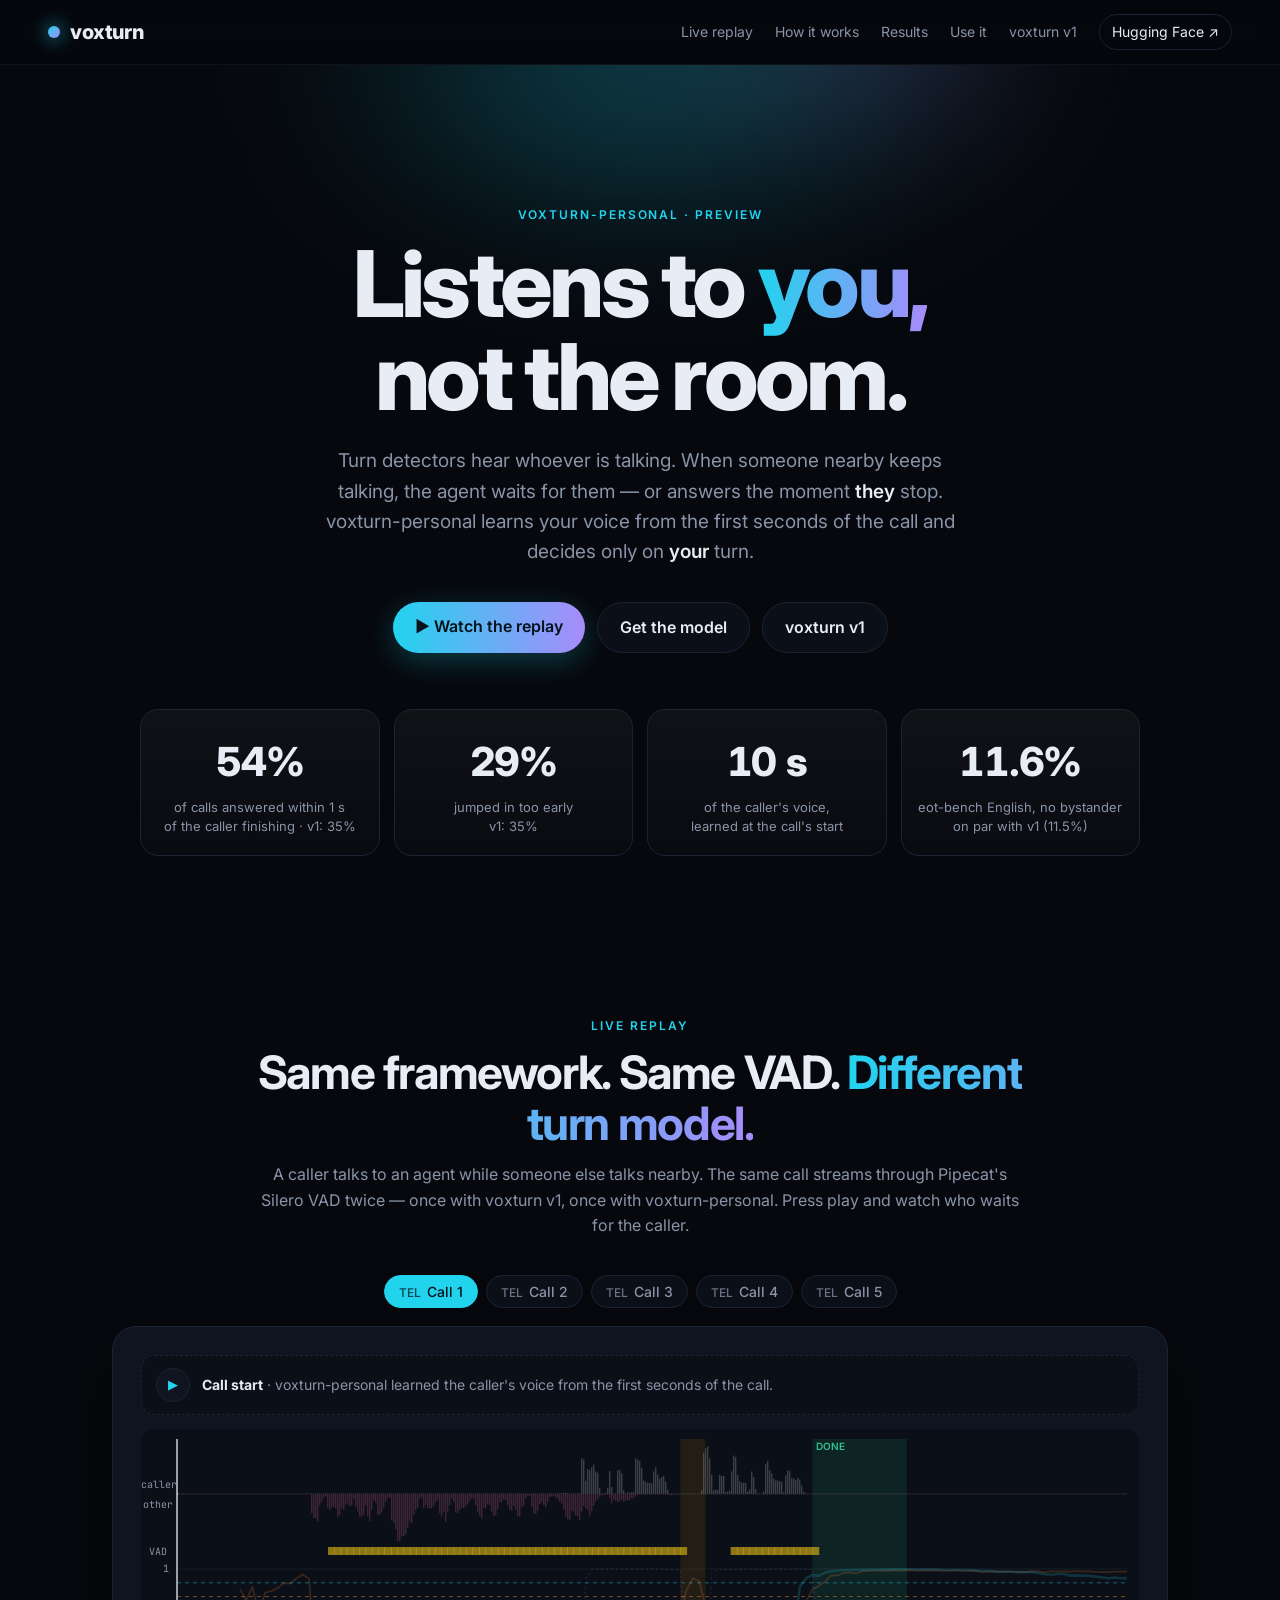
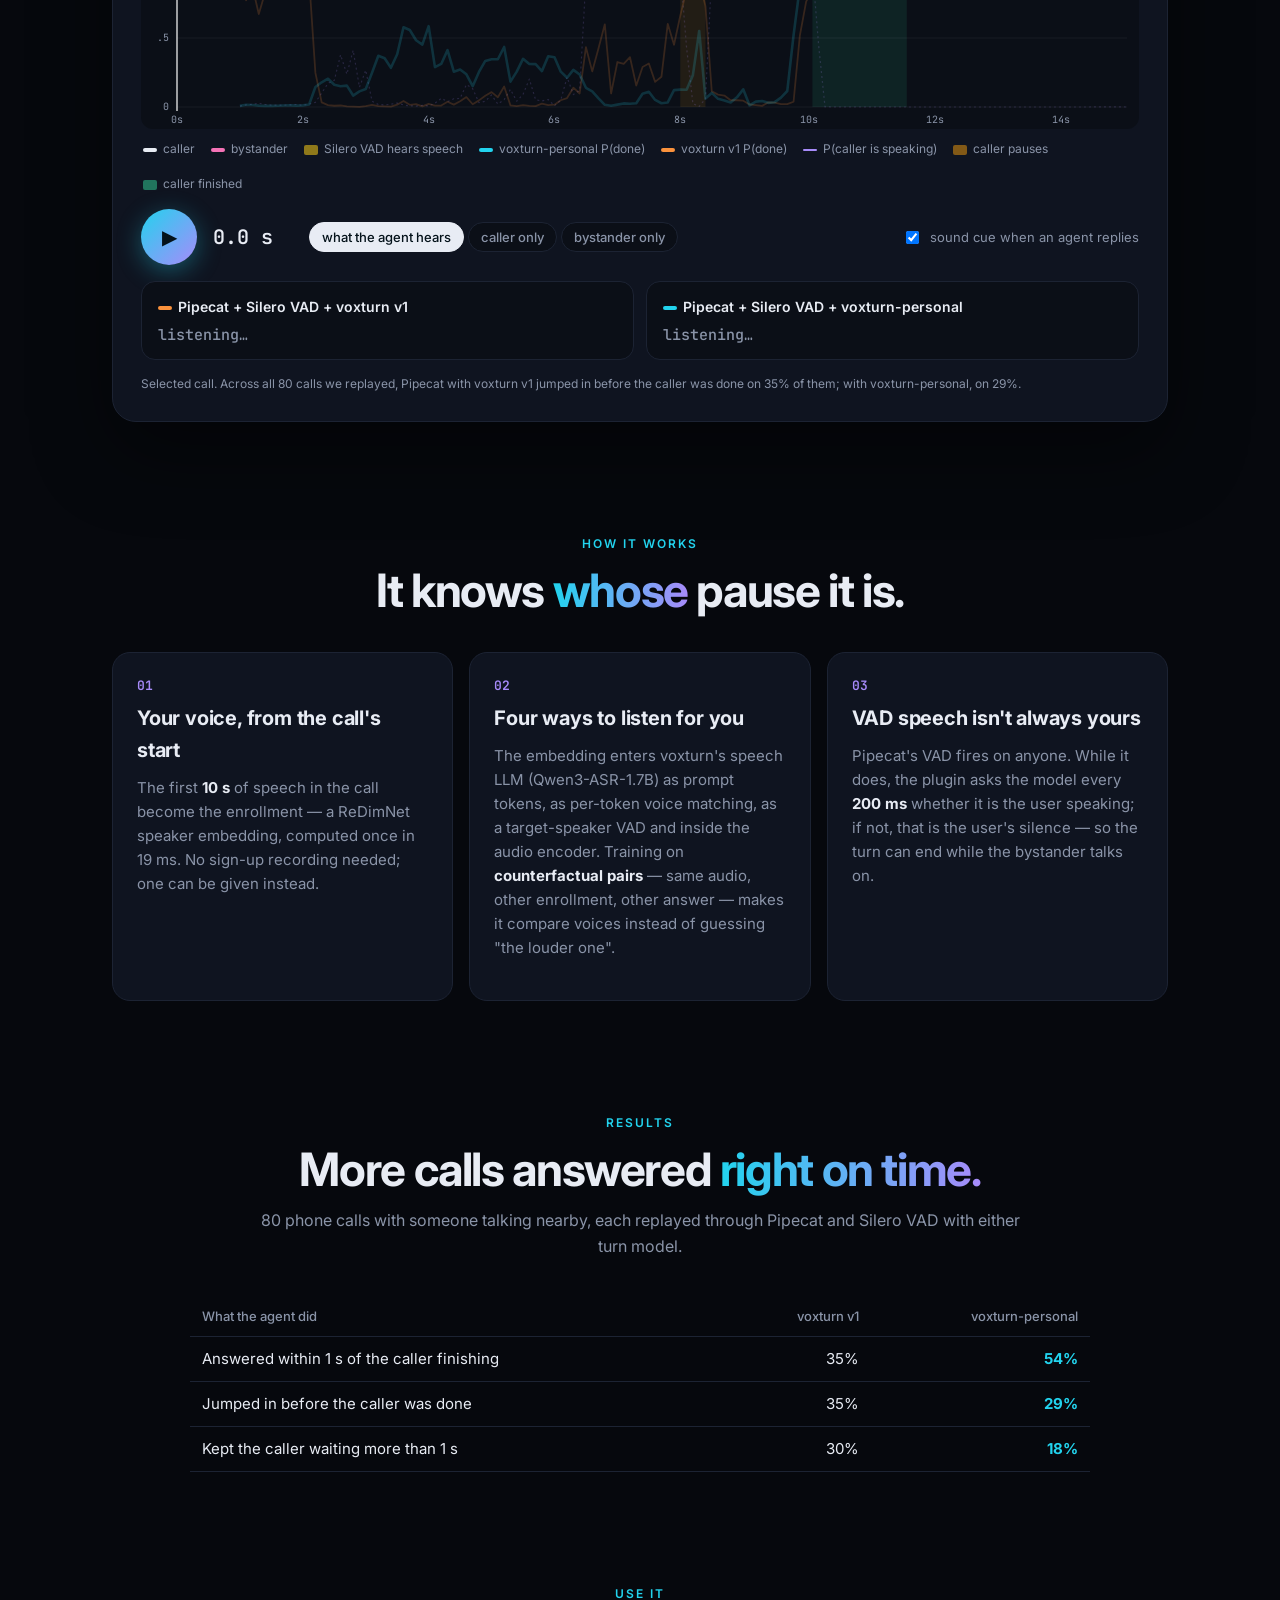
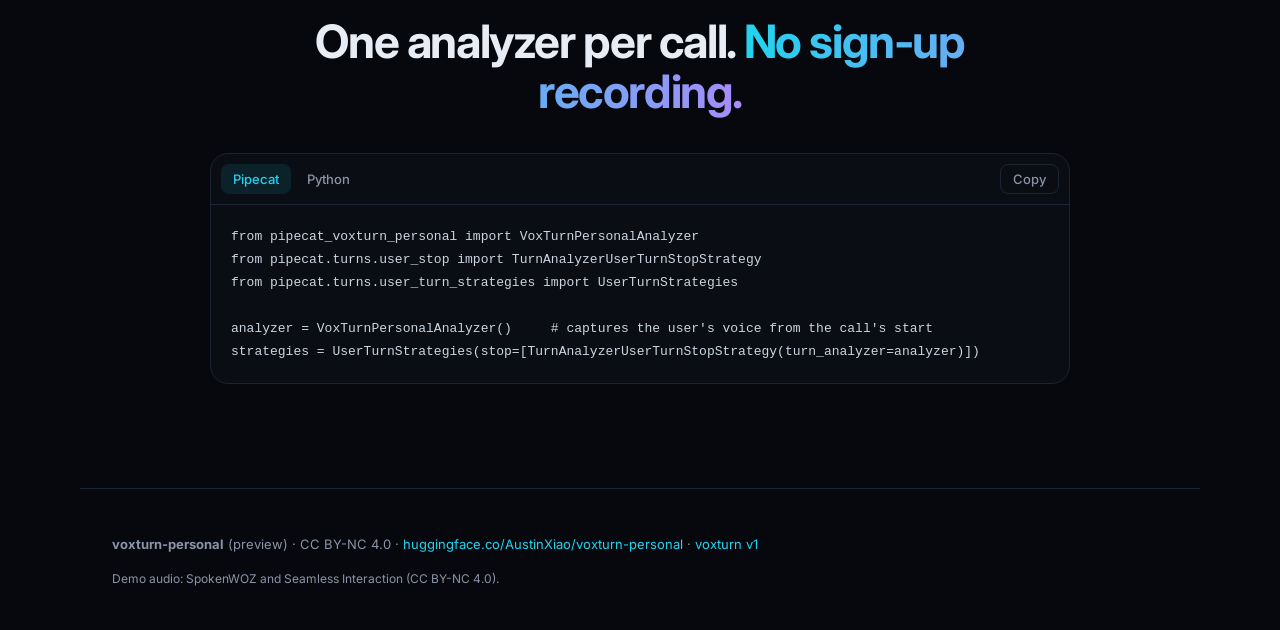
==== personal/index.html @ 1492966d "voxturn-personal live replay page (preview) personal/: Pipecat + Silero VAD replay of phone calls wi" ====
<!doctype html>
<html lang="en">
<head>
<meta charset="utf-8">
<meta name="viewport" content="width=device-width, initial-scale=1">
<title>voxturn-personal — listens to you, not the room</title>
<meta name="description" content="voxturn-personal: turn detection that follows your voice, not the room. Live replay in Pipecat against voxturn v1.">
<meta property="og:title" content="voxturn-personal — listens to you, not the room">
<meta property="og:description" content="Same framework, same VAD, different turn model: voxturn-personal waits for the user, not for the people around them.">
<link rel="preconnect" href="https://fonts.googleapis.com">
<link rel="preconnect" href="https://fonts.gstatic.com" crossorigin>
<link href="https://fonts.googleapis.com/css2?family=Inter:wght@400;500;600;700;800&family=JetBrains+Mono:wght@400;600&display=swap" rel="stylesheet">
<link rel="icon" href="data:image/svg+xml,%3Csvg xmlns=%22http://www.w3.org/2000/svg%22 viewBox=%220 0 32 32%22%3E%3Cdefs%3E%3ClinearGradient id=%22g%22 x2=%221%22 y2=%221%22%3E%3Cstop stop-color=%22%2322d3ee%22/%3E%3Cstop offset=%221%22 stop-color=%22%23a78bfa%22/%3E%3C/linearGradient%3E%3C/defs%3E%3Ccircle cx=%2216%22 cy=%2216%22 r=%2212%22 fill=%22url(%23g)%22/%3E%3C/svg%3E">
<link rel="stylesheet" href="../style.css?v=20261015">
<link rel="stylesheet" href="personal.css?v=20261028">
</head>
<body>
<header class="nav">
  <a class="brand" href="../"><span class="dot"></span>voxturn</a>
  <nav>
    <a href="#demo">Live replay</a><a href="#how">How it works</a><a href="#results">Results</a><a href="#use">Use it</a>
    <a href="../">voxturn v1</a>
    <a class="pill" href="https://huggingface.co/AustinXiao/voxturn-personal" target="_blank" rel="noopener">Hugging Face ↗</a>
  </nav>
</header>

<main id="top">
<section class="hero">
  <div class="glow"></div>
  <p class="eyebrow">voxturn-personal · preview</p>
  <h1>Listens to <span class="grad">you,</span><br>not the room.</h1>
  <p class="lede">Turn detectors hear whoever is talking. When someone nearby keeps talking, the agent waits for
    them — or answers the moment <em>they</em> stop. voxturn-personal learns your voice from the first seconds of the
    call and decides only on <em>your</em> turn.</p>
  <div class="cta">
    <a class="btn primary" href="#demo">▶ Watch the replay</a>
    <a class="btn" href="https://huggingface.co/AustinXiao/voxturn-personal" target="_blank" rel="noopener">Get the model</a>
    <a class="btn" href="../">voxturn v1</a>
  </div>
  <div class="stats">
    <div class="stat"><b>54%</b><span>of calls answered within 1&nbsp;s<br>of the caller finishing · v1: 35%</span></div>
    <div class="stat"><b>29%</b><span>jumped in too early<br>v1: 35%</span></div>
    <div class="stat"><b>10 s</b><span>of the caller's voice,<br>learned at the call's start</span></div>
    <div class="stat"><b>11.6%</b><span>eot-bench English, no bystander<br>on par with v1 (11.5%)</span></div>
  </div>
</section>

<section id="demo" class="section">
  <div class="section-head">
    <p class="eyebrow">Live replay</p>
    <h2>Same framework. Same VAD. <span class="grad">Different turn model.</span></h2>
    <p class="sub">A caller talks to an agent while someone else talks nearby. The same call streams through Pipecat's
      Silero VAD twice — once with voxturn v1, once with voxturn-personal. Press play and watch who waits for the caller.</p>
  </div>

  <div class="chips" id="chips"></div>

  <div class="player">
    <div class="enroll" id="enroll">
      <button class="mini" id="playOpening" aria-label="Play the call start">▶</button>
      <div><b>Call start</b> <span id="enrollText"></span></div>
    </div>

    <div class="timeline-wrap">
      <canvas id="timeline" aria-label="User and bystander waveforms, VAD, pauses and end-of-turn probabilities over time"></canvas>
      <div class="legend">
        <span><i class="sw user"></i>caller</span>
        <span><i class="sw bys"></i>bystander</span>
        <span><i class="sw vad"></i>Silero VAD hears speech</span>
        <span><i class="sw vox"></i>voxturn-personal P(done)</span>
        <span><i class="sw st"></i>voxturn v1 P(done)</span>
        <span><i class="sw pu"></i>P(caller is speaking)</span>
        <span><i class="sw hold"></i>caller pauses</span>
        <span><i class="sw end"></i>caller finished</span>
      </div>
    </div>

    <div class="controls">
      <button id="play" class="play" aria-label="Play">▶</button>
      <div class="time"><span id="tnow">0.0</span> s</div>
      <div class="tracks" role="radiogroup" aria-label="What to listen to">
        <button class="track on" data-track="mix">what the agent hears</button>
        <button class="track" data-track="user">caller only</button>
        <button class="track" data-track="bystander">bystander only</button>
      </div>
      <label class="toggle"><input type="checkbox" id="cues" checked> sound cue when an agent replies</label>
    </div>

    <div class="lanes">
      <div class="lane" id="laneV1">
        <div class="lane-name"><i class="sw st"></i>Pipecat + Silero VAD + voxturn v1</div>
        <div class="lane-status" id="statusV1">listening…</div>
      </div>
      <div class="lane" id="lanePE">
        <div class="lane-name"><i class="sw vox"></i>Pipecat + Silero VAD + voxturn-personal</div>
        <div class="lane-status" id="statusPE">listening…</div>
      </div>
    </div>
    <p class="fine" id="scanNote"></p>
  </div>
</section>

<section id="how" class="section">
  <div class="section-head">
    <p class="eyebrow">How it works</p>
    <h2>It knows <span class="grad">whose</span> pause it is.</h2>
  </div>
  <div class="cards">
    <div class="card">
      <div class="card-num">01</div>
      <h3>Your voice, from the call's start</h3>
      <p>The first <b>10&nbsp;s</b> of speech in the call become the enrollment — a ReDimNet speaker embedding, computed
        once in 19&nbsp;ms. No sign-up recording needed; one can be given instead.</p>
    </div>
    <div class="card">
      <div class="card-num">02</div>
      <h3>Four ways to listen for you</h3>
      <p>The embedding enters voxturn's speech LLM (Qwen3-ASR-1.7B) as prompt tokens, as per-token voice matching, as a
        target-speaker VAD and inside the audio encoder. Training on <b>counterfactual pairs</b> — same audio, other
        enrollment, other answer — makes it compare voices instead of guessing "the louder one".</p>
    </div>
    <div class="card">
      <div class="card-num">03</div>
      <h3>VAD speech isn't always yours</h3>
      <p>Pipecat's VAD fires on anyone. While it does, the plugin asks the model every <b>200&nbsp;ms</b> whether it is
        the user speaking; if not, that is the user's silence — so the turn can end while the bystander talks on.</p>
    </div>
  </div>
</section>

<section id="results" class="section">
  <div class="section-head">
    <p class="eyebrow">Results</p>
    <h2>More calls answered <span class="grad">right on time.</span></h2>
    <p class="sub">80 phone calls with someone talking nearby, each replayed through Pipecat and Silero VAD with
      either turn model.</p>
  </div>
  <div class="rtable">
    <table>
      <thead><tr><th>What the agent did</th><th>voxturn v1</th><th>voxturn-personal</th></tr></thead>
      <tbody>
        <tr><td>Answered within 1 s of the caller finishing</td><td>35%</td><td><b>54%</b></td></tr>
        <tr><td>Jumped in before the caller was done</td><td>35%</td><td><b>29%</b></td></tr>
        <tr><td>Kept the caller waiting more than 1 s</td><td>30%</td><td><b>18%</b></td></tr>
      </tbody>
    </table>
  </div>
</section>

<section id="use" class="section">
  <div class="section-head">
    <p class="eyebrow">Use it</p>
    <h2>One analyzer per call. <span class="grad">No sign-up recording.</span></h2>
  </div>
  <div class="code">
    <div class="tabs" role="tablist">
      <button class="tab on" data-tab="pipecat">Pipecat</button><button class="tab" data-tab="py">Python</button>
      <button class="copy" id="copy">Copy</button>
    </div>
<pre data-tab="pipecat" class="on"><code>from pipecat_voxturn_personal import VoxTurnPersonalAnalyzer
from pipecat.turns.user_stop import TurnAnalyzerUserTurnStopStrategy
from pipecat.turns.user_turn_strategies import UserTurnStrategies

analyzer = VoxTurnPersonalAnalyzer()     # captures the user's voice from the call's start
strategies = UserTurnStrategies(stop=[TurnAnalyzerUserTurnStopStrategy(turn_analyzer=analyzer)])</code></pre>
<pre data-tab="py"><code>from huggingface_hub import snapshot_download
import sys; path = snapshot_download("AustinXiao/voxturn-personal"); sys.path.insert(0, path)
from voxturn_personal import VoxTurnPersonal

model = VoxTurnPersonal.from_pretrained(path)
enr = model.call_enrollment()                  # once per call
user = enr.add(chunk, is_speech)               # every chunk, with your VAD's speech flag
model.predict(last_8s, user, questions=("eot", "target_active"))</code></pre>
  </div>
</section>
</main>

<footer class="foot">
  <p><b>voxturn-personal</b> (preview) · CC BY-NC 4.0 ·
    <a href="https://huggingface.co/AustinXiao/voxturn-personal" target="_blank" rel="noopener">huggingface.co/AustinXiao/voxturn-personal</a> ·
    <a href="../">voxturn v1</a></p>
  <p class="fine">Demo audio: SpokenWOZ and Seamless Interaction (CC BY-NC 4.0).</p>
</footer>
<script src="personal.js?v=20261028"></script>
</body>
</html>
---- style.css ----
:root {
  --bg: #06080d; --bg2: #0b0f17; --card: #0f1420; --line: #1c2333; --text: #e8ecf4; --muted: #8a94a8;
  --vox: #22d3ee; --vox2: #a78bfa; --st: #fb923c; --bad: #f87171; --good: #34d399; --hold: #f59e0b;
  --radius: 18px;
  --mono: "JetBrains Mono", ui-monospace, SFMono-Regular, Menlo, monospace;
}
* { box-sizing: border-box; }
html { scroll-behavior: smooth; }
body {
  margin: 0; background: var(--bg); color: var(--text);
  font: 16px/1.6 Inter, system-ui, -apple-system, "Segoe UI", sans-serif; -webkit-font-smoothing: antialiased;
}
a { color: var(--vox); text-decoration: none; }
a:hover { text-decoration: underline; }
.grad { background: linear-gradient(90deg, var(--vox), var(--vox2)); -webkit-background-clip: text; background-clip: text; color: transparent; }
.eyebrow { text-transform: uppercase; letter-spacing: .16em; font-size: 12px; color: var(--vox); font-weight: 600; margin: 0 0 12px; }
small { color: var(--muted); font-weight: 400; }

.nav {
  position: sticky; top: 0; z-index: 10; display: flex; justify-content: space-between; align-items: center;
  padding: 14px clamp(16px, 4vw, 48px); background: rgba(6, 8, 13, .72); backdrop-filter: blur(14px);
  border-bottom: 1px solid rgba(255, 255, 255, .05);
}
.brand { font-weight: 800; font-size: 20px; color: var(--text); letter-spacing: -.02em; display: flex; align-items: center; gap: 10px; }
.brand:hover { text-decoration: none; }
.brand .dot { width: 12px; height: 12px; border-radius: 50%; background: linear-gradient(135deg, var(--vox), var(--vox2)); box-shadow: 0 0 18px var(--vox); }
.nav nav { display: flex; gap: 22px; align-items: center; font-size: 14px; }
.nav nav a { color: var(--muted); }
.nav nav a:hover { color: var(--text); text-decoration: none; }
.nav .pill { color: var(--text); border: 1px solid var(--line); padding: 6px 12px; border-radius: 999px; }

.hero { position: relative; text-align: center; padding: clamp(64px, 12vw, 140px) 16px 72px; overflow: hidden; }
.hero .glow {
  position: absolute; inset: -30% 10% auto; height: 520px; pointer-events: none; filter: blur(80px); opacity: .35;
  background: radial-gradient(closest-side, var(--vox), transparent 70%), radial-gradient(closest-side at 70% 40%, var(--vox2), transparent 70%);
}
.hero h1 { position: relative; font-size: clamp(44px, 8vw, 92px); line-height: 1.02; letter-spacing: -.04em; margin: 0 0 22px; font-weight: 800; }
.lede { position: relative; max-width: 660px; margin: 0 auto; color: var(--muted); font-size: clamp(16px, 2vw, 19px); }
.lede em { color: var(--text); font-style: normal; font-weight: 600; }
.cta { position: relative; display: flex; gap: 12px; justify-content: center; margin: 34px 0 56px; flex-wrap: wrap; }
.btn { padding: 12px 22px; border-radius: 999px; border: 1px solid var(--line); color: var(--text); font-weight: 600; background: var(--bg2); transition: transform .15s, box-shadow .15s; }
.btn:hover { text-decoration: none; transform: translateY(-1px); }
.btn.primary { background: linear-gradient(90deg, var(--vox), var(--vox2)); color: #04121a; border: 0; box-shadow: 0 8px 30px rgba(34, 211, 238, .25); }
.stats { position: relative; display: grid; grid-template-columns: repeat(4, 1fr); gap: 14px; max-width: 1000px; margin: 0 auto; }
.stat { background: linear-gradient(180deg, rgba(255,255,255,.04), rgba(255,255,255,.01)); border: 1px solid var(--line); border-radius: var(--radius); padding: 20px 14px; }
.stat b { display: block; font-size: clamp(28px, 4vw, 40px); font-weight: 800; letter-spacing: -.03em; font-variant-numeric: tabular-nums; }
.stat span { display: block; color: var(--muted); font-size: 13px; line-height: 1.4; margin-top: 4px; }

.section { max-width: 1120px; margin: 0 auto; padding: 88px clamp(16px, 4vw, 32px) 24px; }
.section-head { text-align: center; max-width: 780px; margin: 0 auto 36px; }
.section-head h2 { font-size: clamp(28px, 4.4vw, 46px); line-height: 1.1; letter-spacing: -.03em; margin: 0 0 14px; }
.sub { color: var(--muted); margin: 0; }

.film { padding-top: 8px; }
.film video { width: 100%; display: block; border-radius: 24px; border: 1px solid var(--line); box-shadow: 0 30px 80px rgba(0,0,0,.5); background: #000; aspect-ratio: 16 / 9; }
.chips { display: flex; flex-wrap: wrap; gap: 8px; justify-content: center; margin-bottom: 18px; }
.chip { border: 1px solid var(--line); background: var(--bg2); color: var(--muted); padding: 7px 14px; border-radius: 999px; cursor: pointer; font: 500 14px Inter, sans-serif; }
.chip.on { color: #04121a; background: var(--vox); border-color: var(--vox); }
.chip .flag { opacity: .75; margin-right: 6px; font-size: 12px; }

.player { background: var(--card); border: 1px solid var(--line); border-radius: 24px; padding: clamp(16px, 3vw, 28px); box-shadow: 0 30px 80px rgba(0,0,0,.45); }
.convo { display: grid; gap: 10px; margin-bottom: 16px; }
.bubble { border-radius: 14px; padding: 10px 14px; display: flex; gap: 12px; align-items: baseline; }
.bubble .who { font-size: 11px; text-transform: uppercase; letter-spacing: .12em; color: var(--muted); min-width: 44px; }
.bubble.agent { background: rgba(255,255,255,.03); color: var(--muted); font-size: 14px; }
.bubble.user { background: rgba(34, 211, 238, .06); border: 1px solid rgba(34, 211, 238, .18); min-height: 54px; }
.caption { font-size: clamp(17px, 2.2vw, 21px); font-weight: 500; }
.caption .w { color: rgba(232,236,244,.18); transition: color .15s; }
.caption .w.said { color: var(--text); }
.caption .w.now { color: var(--vox); }

.timeline-wrap { position: relative; }
#timeline { width: 100%; height: 240px; display: block; cursor: pointer; border-radius: 12px; background: var(--bg2); }
.legend { display: flex; flex-wrap: wrap; gap: 16px; font-size: 12px; color: var(--muted); margin: 10px 2px 0; }
.sw { display: inline-block; width: 14px; height: 4px; border-radius: 2px; margin-right: 6px; vertical-align: middle; }
.sw.vox { background: var(--vox); } .sw.st { background: var(--st); }
.sw.hold { background: rgba(245, 158, 11, .5); height: 10px; } .sw.end { background: rgba(52, 211, 153, .5); height: 10px; }

.controls { display: flex; align-items: center; gap: 16px; margin: 16px 0; flex-wrap: wrap; }
.play { width: 56px; height: 56px; border-radius: 50%; border: 0; cursor: pointer; font-size: 20px; color: #04121a; background: linear-gradient(135deg, var(--vox), var(--vox2)); box-shadow: 0 6px 24px rgba(34,211,238,.35); }
.time { font: 600 20px var(--mono); min-width: 80px; font-variant-numeric: tabular-nums; }
.toggle { color: var(--muted); font-size: 13px; display: flex; align-items: center; gap: 8px; margin-left: auto; }

.lanes { display: grid; grid-template-columns: 1fr 1fr; gap: 12px; }
.lane { border: 1px solid var(--line); border-radius: 14px; padding: 14px 16px; background: var(--bg2); transition: border-color .2s, box-shadow .2s; }
.lane-name { font-weight: 600; font-size: 14px; margin-bottom: 6px; }
.lane-status { font: 500 15px var(--mono); color: var(--muted); }
.lane.bad { border-color: var(--bad); box-shadow: 0 0 0 1px var(--bad), 0 10px 40px rgba(248,113,113,.18); }
.lane.bad .lane-status { color: var(--bad); }
.lane.good { border-color: var(--good); box-shadow: 0 0 0 1px var(--good), 0 10px 40px rgba(52,211,153,.15); }
.lane.good .lane-status { color: var(--good); }
.lane.flash { animation: flash .5s ease-out; }
@keyframes flash { from { transform: scale(1.025); } to { transform: none; } }

.multi { margin-top: 18px; border-top: 1px solid var(--line); padding-top: 14px; }
.multi-title { margin: 0 0 10px; font-weight: 600; font-size: 14px; }
.qgrid { display: grid; grid-template-columns: repeat(3, 1fr); gap: 12px; }
.q { background: var(--bg2); border-radius: 12px; padding: 10px 12px; }
.q h5 { margin: 0 0 8px; font: 600 12px var(--mono); color: var(--vox); }
.bar { display: grid; grid-template-columns: 92px 1fr 42px; gap: 8px; align-items: center; font-size: 12px; color: var(--muted); margin: 3px 0; }
.bar .track { height: 6px; background: rgba(255,255,255,.06); border-radius: 3px; overflow: hidden; }
.bar .fill { height: 100%; background: linear-gradient(90deg, var(--vox), var(--vox2)); border-radius: 3px; transition: width .12s linear; }
.bar .v { font: 12px var(--mono); text-align: right; color: var(--text); }
.fine { color: var(--muted); font-size: 12px; margin: 14px 0 0; }

.cards { display: grid; grid-template-columns: repeat(3, 1fr); gap: 16px; }
.card { background: var(--card); border: 1px solid var(--line); border-radius: var(--radius); padding: 24px; }
.card-num { font: 600 13px var(--mono); color: var(--vox2); }
.card h3 { margin: 8px 0 10px; font-size: 20px; letter-spacing: -.01em; }
.card p { color: var(--muted); font-size: 15px; margin: 0 0 16px; }
.card p b { color: var(--text); }
.qlist { display: flex; flex-wrap: wrap; gap: 6px; }
.qlist code { font: 12px var(--mono); background: rgba(34,211,238,.08); color: var(--vox); padding: 3px 8px; border-radius: 6px; }
.mask { width: 120px; height: 120px; display: block; }
.mini-curve svg { width: 100%; height: 60px; }
.mini-curve path { fill: none; stroke: url(#mg); stroke: var(--vox); stroke-width: 3; stroke-linecap: round; }

.bench-grid { display: grid; grid-template-columns: 1.25fr 1fr; gap: 16px; }
.panel { background: var(--card); border: 1px solid var(--line); border-radius: var(--radius); padding: 18px; }
.panel h4 { margin: 0 0 10px; font-size: 14px; color: var(--muted); font-weight: 600; }
.chart { width: 100%; height: 320px; display: block; }
.chart text { fill: var(--muted); font: 11px Inter, sans-serif; }
.chart .grid line { stroke: rgba(255,255,255,.06); }
.chart .tip { font: 12px var(--mono); fill: var(--text); }
.langs { display: grid; gap: 5px; }
.lrow { display: grid; grid-template-columns: 34px 1fr 40px; align-items: center; gap: 8px; font-size: 12px; }
.lrow .code { font: 600 12px var(--mono); color: var(--muted); }
.lrow .track { position: relative; height: 14px; }
.lrow .track i { position: absolute; top: 4px; height: 6px; border-radius: 3px; }
.lrow .track .d { position: absolute; top: 2px; width: 10px; height: 10px; border-radius: 50%; transform: translateX(-5px); }
.lrow .v { font: 12px var(--mono); text-align: right; color: var(--vox); }
.langs .key { display: flex; gap: 14px; font-size: 11px; color: var(--muted); margin-top: 6px; flex-wrap: wrap; }
.langs .key i { display: inline-block; width: 9px; height: 9px; border-radius: 50%; margin-right: 5px; vertical-align: -1px; }

.frameworks { display: grid; gap: 10px; margin-top: 16px; }
.fw { display: grid; grid-template-columns: 90px 1fr 56px 1fr 56px; gap: 10px; align-items: center; background: var(--card); border: 1px solid var(--line); border-radius: 14px; padding: 14px 18px; }
.fw small { grid-column: 2 / -1; font-size: 12px; }
.fw-name { font-weight: 700; }
.fw-bar { height: 10px; background: rgba(255,255,255,.05); border-radius: 5px; overflow: hidden; }
.fw-bar i { display: block; height: 100%; width: var(--w); border-radius: 5px; }
.fw-bar i.st { background: var(--st); } .fw-bar i.vox { background: linear-gradient(90deg, var(--vox), var(--vox2)); }
.fw b { font: 700 16px var(--mono); color: var(--st); } .fw b.v { color: var(--vox); }

.tb-stats { margin-bottom: 28px; }
.tb-stats .stat { text-align: center; }
.tb-stats .stat b small { font-size: .45em; font-weight: 600; letter-spacing: 0; }
.seg { display: flex; justify-content: center; gap: 4px; margin: 0 auto 16px; padding: 4px; width: max-content; max-width: 100%;
  border: 1px solid var(--line); border-radius: 999px; background: var(--bg2); }
.seg-btn { border: 0; background: none; color: var(--muted); padding: 7px 18px; border-radius: 999px; cursor: pointer; font: 500 14px Inter, sans-serif; }
.seg-btn.on { color: #04121a; background: linear-gradient(90deg, var(--vox), var(--vox2)); }
.tbrank { display: grid; gap: 7px; }
.tbrow { display: grid; grid-template-columns: 178px 1fr 48px; align-items: center; gap: 10px; font-size: 13px; color: var(--muted); }
.tbrow .nm { white-space: nowrap; overflow: hidden; text-overflow: ellipsis; }
.tbrow .track { height: 10px; background: rgba(255,255,255,.05); border-radius: 5px; overflow: hidden; }
.tbrow .track i { display: block; height: 100%; border-radius: 5px; transition: width .5s cubic-bezier(.2,.8,.2,1); }
.tbrow .v { font: 12px var(--mono); text-align: right; color: var(--text); }
.tbrow.me { color: var(--text); font-weight: 700; }
.tbrow.me .v { color: var(--vox); font-weight: 700; }
.tbrank .key { display: flex; gap: 14px; font-size: 11px; color: var(--muted); margin-top: 8px; flex-wrap: wrap; }
.tbrank .key i { display: inline-block; width: 9px; height: 9px; border-radius: 50%; margin-right: 5px; vertical-align: -1px; }
.tb-note { text-align: center; max-width: 820px; margin: 14px auto 0; }

.code { background: #0a0d14; border: 1px solid var(--line); border-radius: var(--radius); overflow: hidden; max-width: 860px; margin: 0 auto; }
.tabs { display: flex; gap: 4px; padding: 10px; border-bottom: 1px solid var(--line); }
.tab, .copy { background: none; border: 0; color: var(--muted); font: 500 13px Inter, sans-serif; padding: 6px 12px; border-radius: 8px; cursor: pointer; }
.tab.on { background: rgba(34,211,238,.1); color: var(--vox); }
.copy { margin-left: auto; border: 1px solid var(--line); }
.code pre { display: none; margin: 0; padding: 20px; overflow-x: auto; font: 13px/1.7 var(--mono); color: #cbd5e1; }
.code pre.on { display: block; }

footer { max-width: 1120px; margin: 80px auto 0; padding: 32px clamp(16px, 4vw, 32px) 48px; border-top: 1px solid var(--line); color: var(--muted); font-size: 14px; }

@media (max-width: 860px) {
  .stats { grid-template-columns: repeat(2, 1fr); }
  .cards, .bench-grid, .lanes { grid-template-columns: 1fr; }
  .qgrid { grid-template-columns: 1fr; }
  .nav nav a:not(.pill) { display: none; }
  #timeline { height: 200px; }
  .fw { grid-template-columns: 70px 1fr 50px; }
  .fw .fw-bar:nth-of-type(2), .fw b.v { grid-row: 2; }
  .fw .fw-bar:nth-of-type(2) { grid-column: 2; } .fw b.v { grid-column: 3; }
  .fw small { grid-column: 1 / -1; }
  .toggle { margin-left: 0; }
  .tbrow { grid-template-columns: 128px 1fr 44px; font-size: 12px; }
}
---- personal/personal.css ----
/* voxturn-personal page: additions to ../style.css */
:root { --user: #e8ecf4; --bys: #f472b6; --pu: #a78bfa; }
.sw.user { background: var(--user); } .sw.bys { background: var(--bys); }
.sw.vad { background: rgba(250, 204, 21, .55); height: 10px; } .sw.pu { background: var(--pu); height: 2px; }
.enroll { display: flex; align-items: center; gap: 12px; padding: 12px 14px; margin-bottom: 14px; border: 1px dashed var(--line);
  border-radius: 14px; background: var(--bg2); color: var(--muted); font-size: 14px; }
.enroll b { color: var(--text); }
.mini { flex: none; width: 34px; height: 34px; border-radius: 50%; border: 1px solid var(--line); background: var(--card);
  color: var(--vox); cursor: pointer; font-size: 13px; }
.mini.on { background: var(--vox); color: #04121a; }
#timeline { width: 100%; height: 300px; display: block; cursor: pointer; }
.tracks { display: flex; gap: 4px; flex-wrap: wrap; }
.track { border: 1px solid var(--line); background: var(--bg2); color: var(--muted); padding: 6px 12px; border-radius: 999px;
  cursor: pointer; font: 500 13px Inter, sans-serif; }
.track.on { color: #04121a; background: var(--text); border-color: var(--text); }
.rtable { max-width: 900px; margin: 0 auto; overflow-x: auto; }
.rtable table { width: 100%; border-collapse: collapse; font-size: 15px; }
.rtable th, .rtable td { padding: 10px 12px; border-bottom: 1px solid var(--line); text-align: right; white-space: nowrap; }
.rtable th:first-child, .rtable td:first-child { text-align: left; white-space: normal; }
.rtable th { color: var(--muted); font-weight: 500; font-size: 13px; }
.rtable td b { color: var(--vox); }
.foot { max-width: 1120px; margin: 80px auto 0; padding: 32px clamp(16px, 4vw, 32px) 48px; border-top: 1px solid var(--line);
  color: var(--muted); font-size: 13px; }
@media (max-width: 860px) {
  #timeline { height: 240px; }
  .toggle { margin-left: 0; }
}
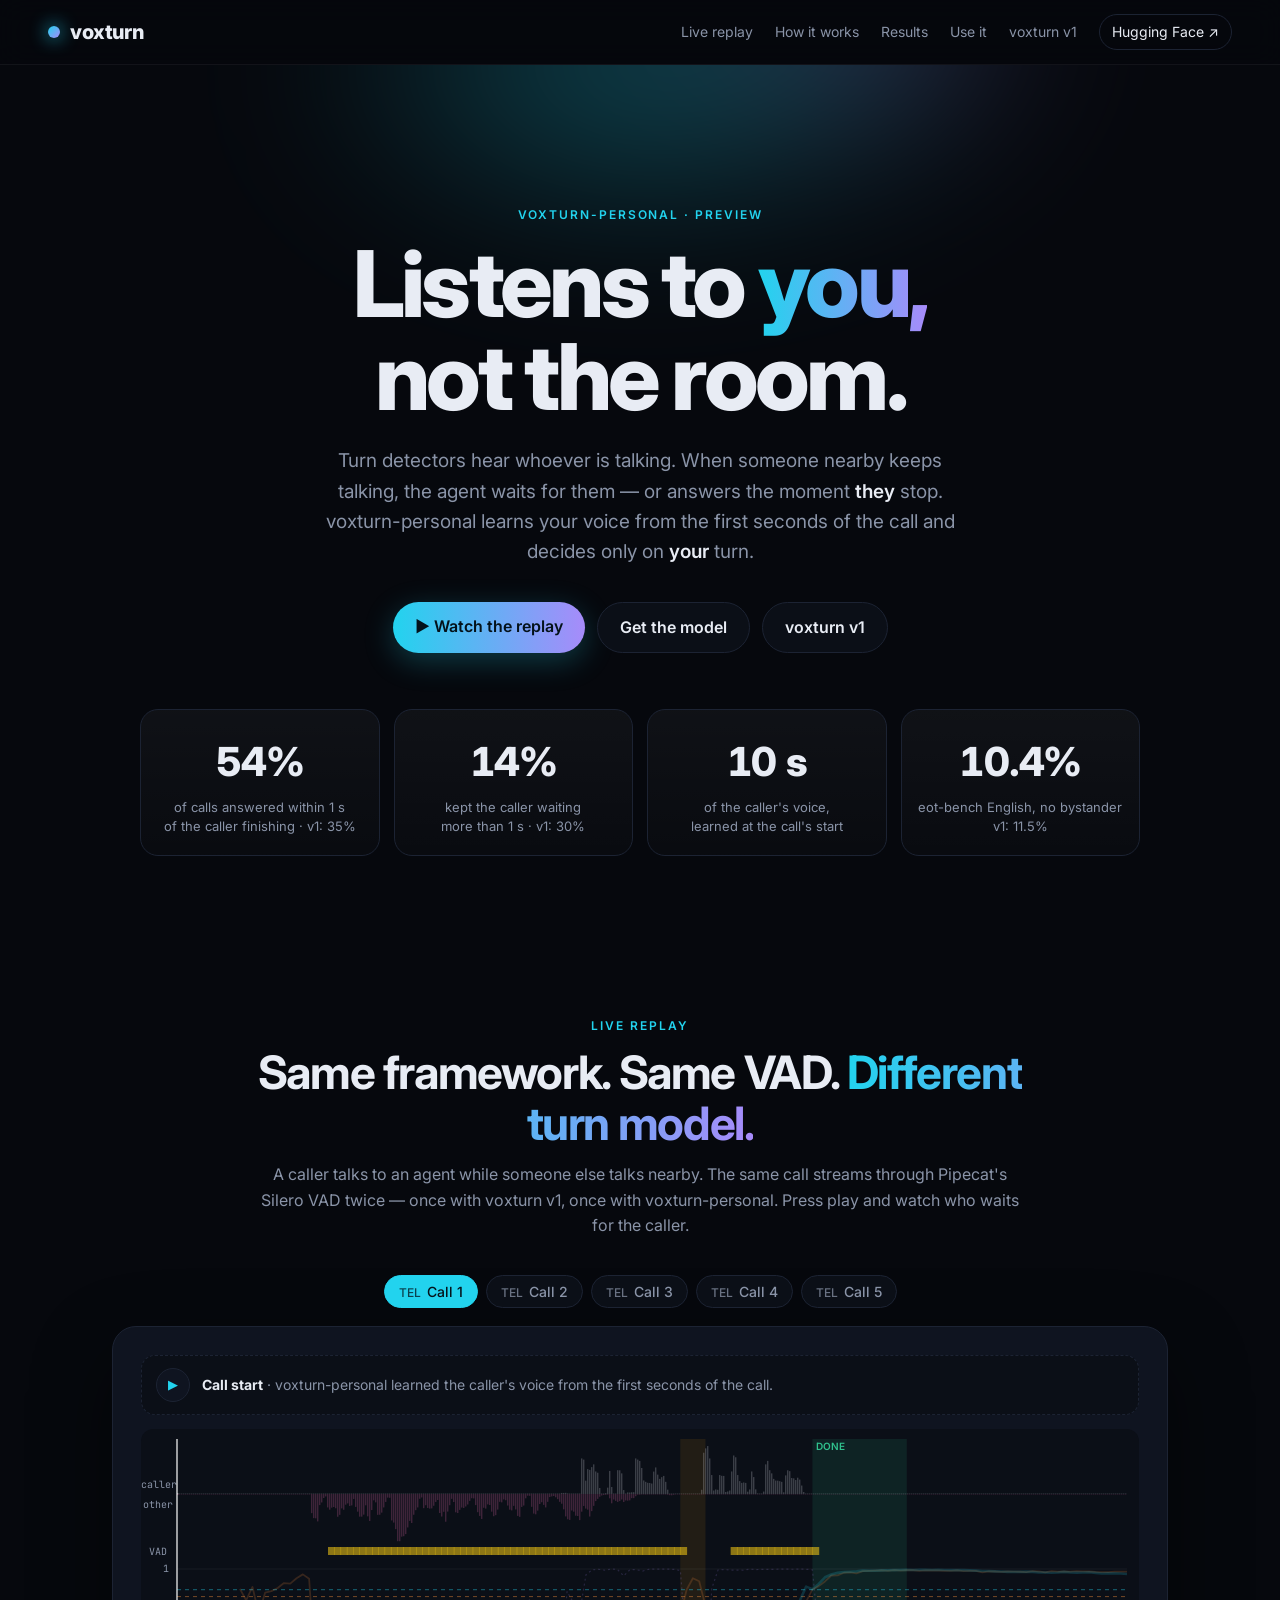
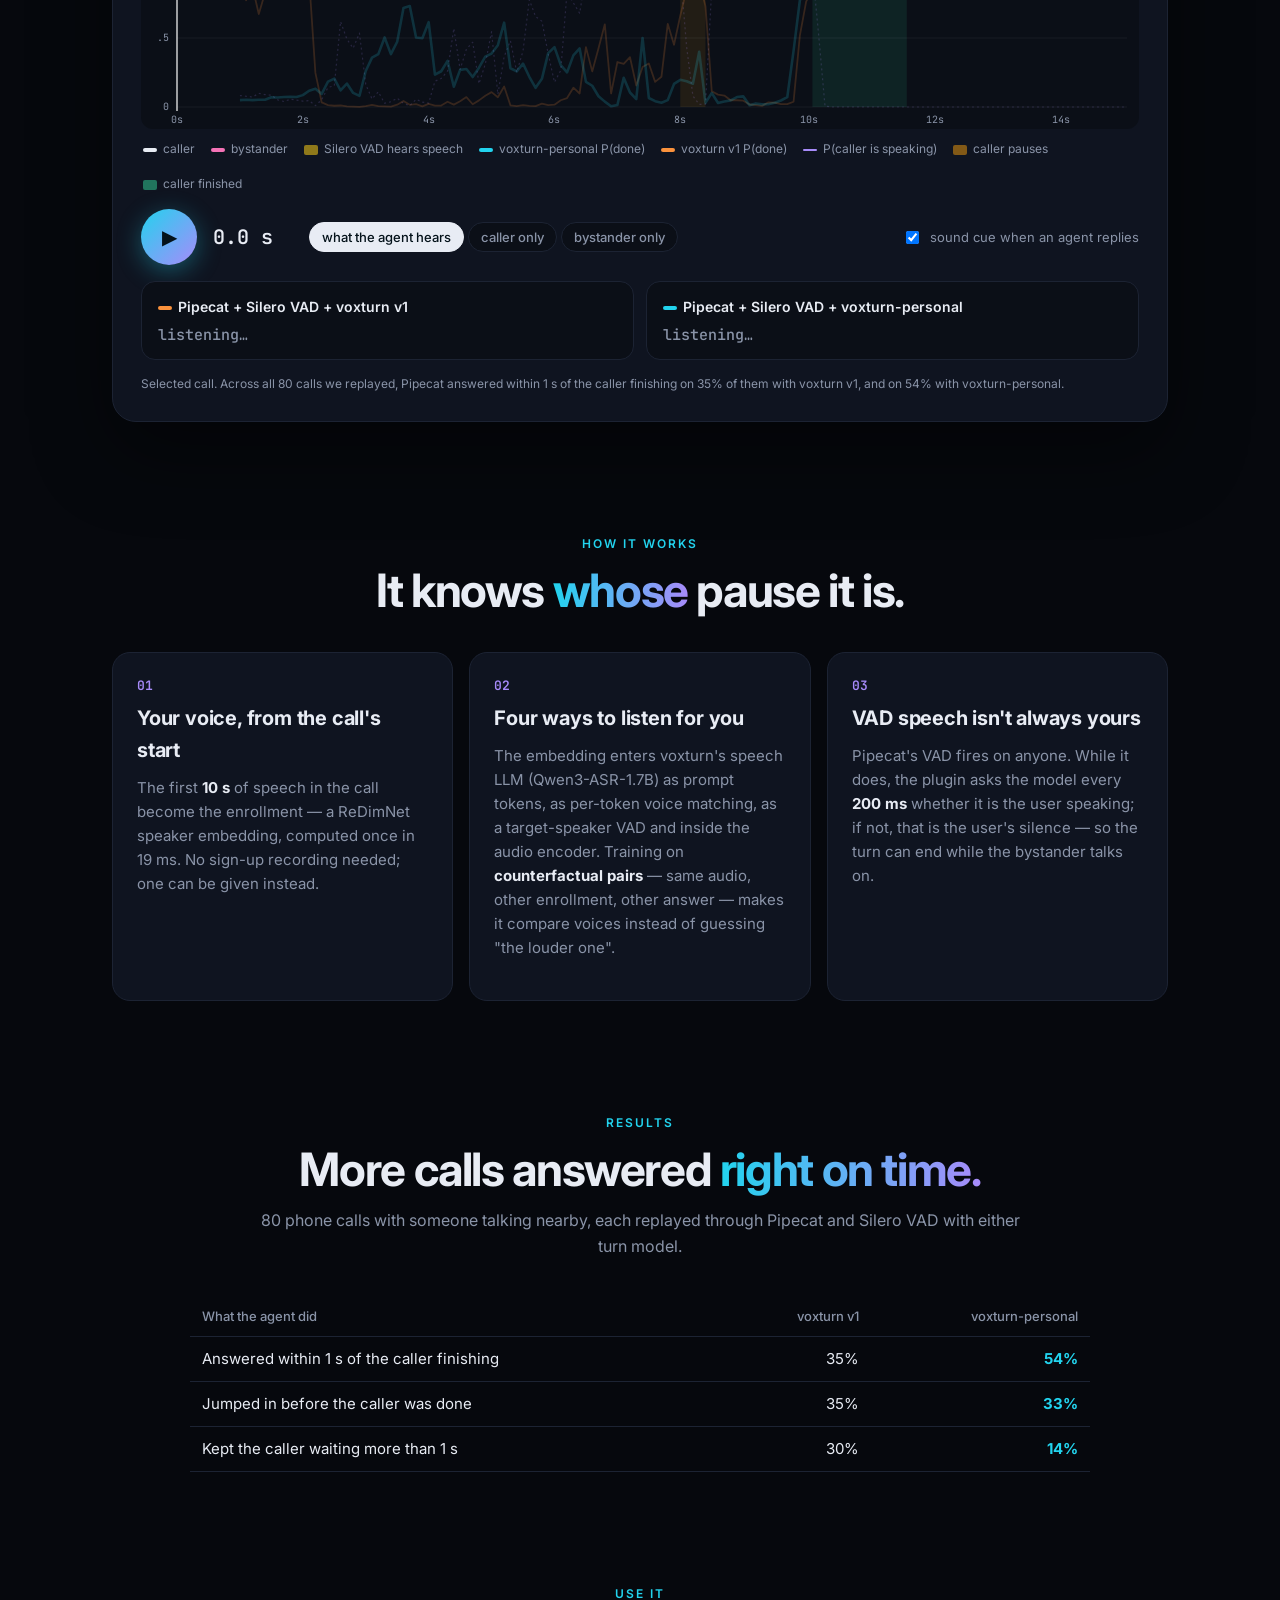
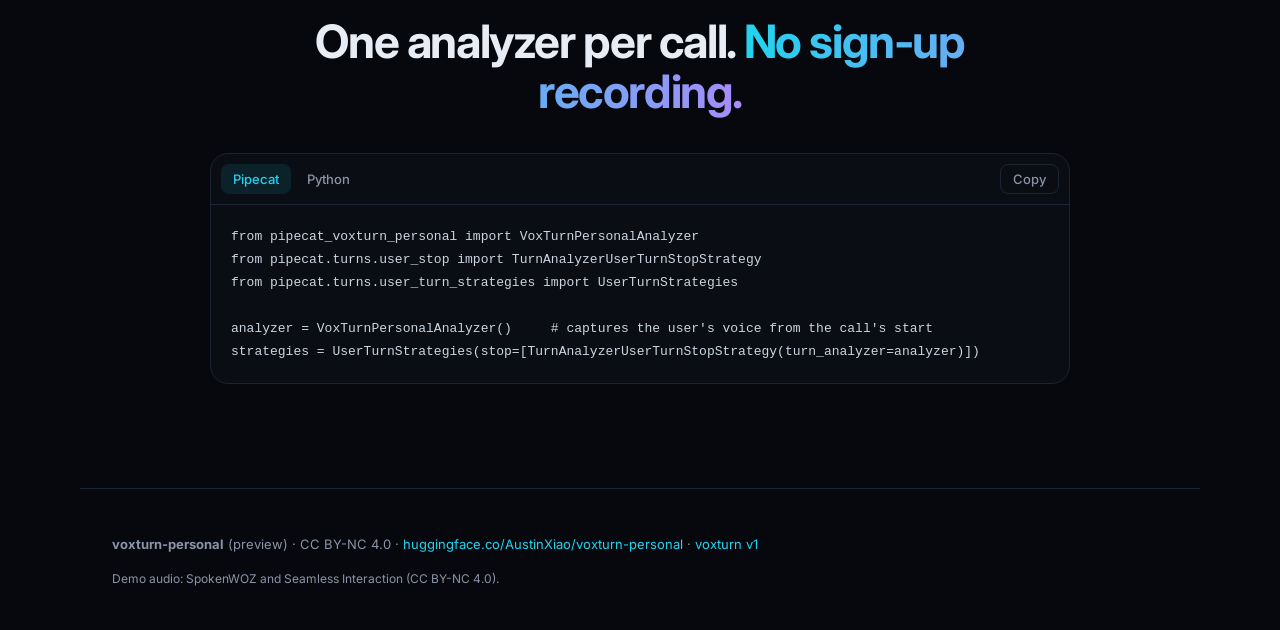
==== commit c8290717: "voxturn-personal page: replay with the F9 release Co-Authored-By: Claude Opus 5.5 <noreply@anthropic" ====
--- a/personal/index.html
+++ b/personal/index.html
@@ -39,9 +39,9 @@
   </div>
   <div class="stats">
     <div class="stat"><b>54%</b><span>of calls answered within 1&nbsp;s<br>of the caller finishing · v1: 35%</span></div>
-    <div class="stat"><b>29%</b><span>jumped in too early<br>v1: 35%</span></div>
+    <div class="stat"><b>14%</b><span>kept the caller waiting<br>more than 1&nbsp;s · v1: 30%</span></div>
     <div class="stat"><b>10 s</b><span>of the caller's voice,<br>learned at the call's start</span></div>
-    <div class="stat"><b>11.6%</b><span>eot-bench English, no bystander<br>on par with v1 (11.5%)</span></div>
+    <div class="stat"><b>10.4%</b><span>eot-bench English, no bystander<br>v1: 11.5%</span></div>
   </div>
 </section>
 
@@ -140,8 +140,8 @@
       <thead><tr><th>What the agent did</th><th>voxturn v1</th><th>voxturn-personal</th></tr></thead>
       <tbody>
         <tr><td>Answered within 1 s of the caller finishing</td><td>35%</td><td><b>54%</b></td></tr>
-        <tr><td>Jumped in before the caller was done</td><td>35%</td><td><b>29%</b></td></tr>
-        <tr><td>Kept the caller waiting more than 1 s</td><td>30%</td><td><b>18%</b></td></tr>
+        <tr><td>Jumped in before the caller was done</td><td>35%</td><td><b>33%</b></td></tr>
+        <tr><td>Kept the caller waiting more than 1 s</td><td>30%</td><td><b>14%</b></td></tr>
       </tbody>
     </table>
   </div>
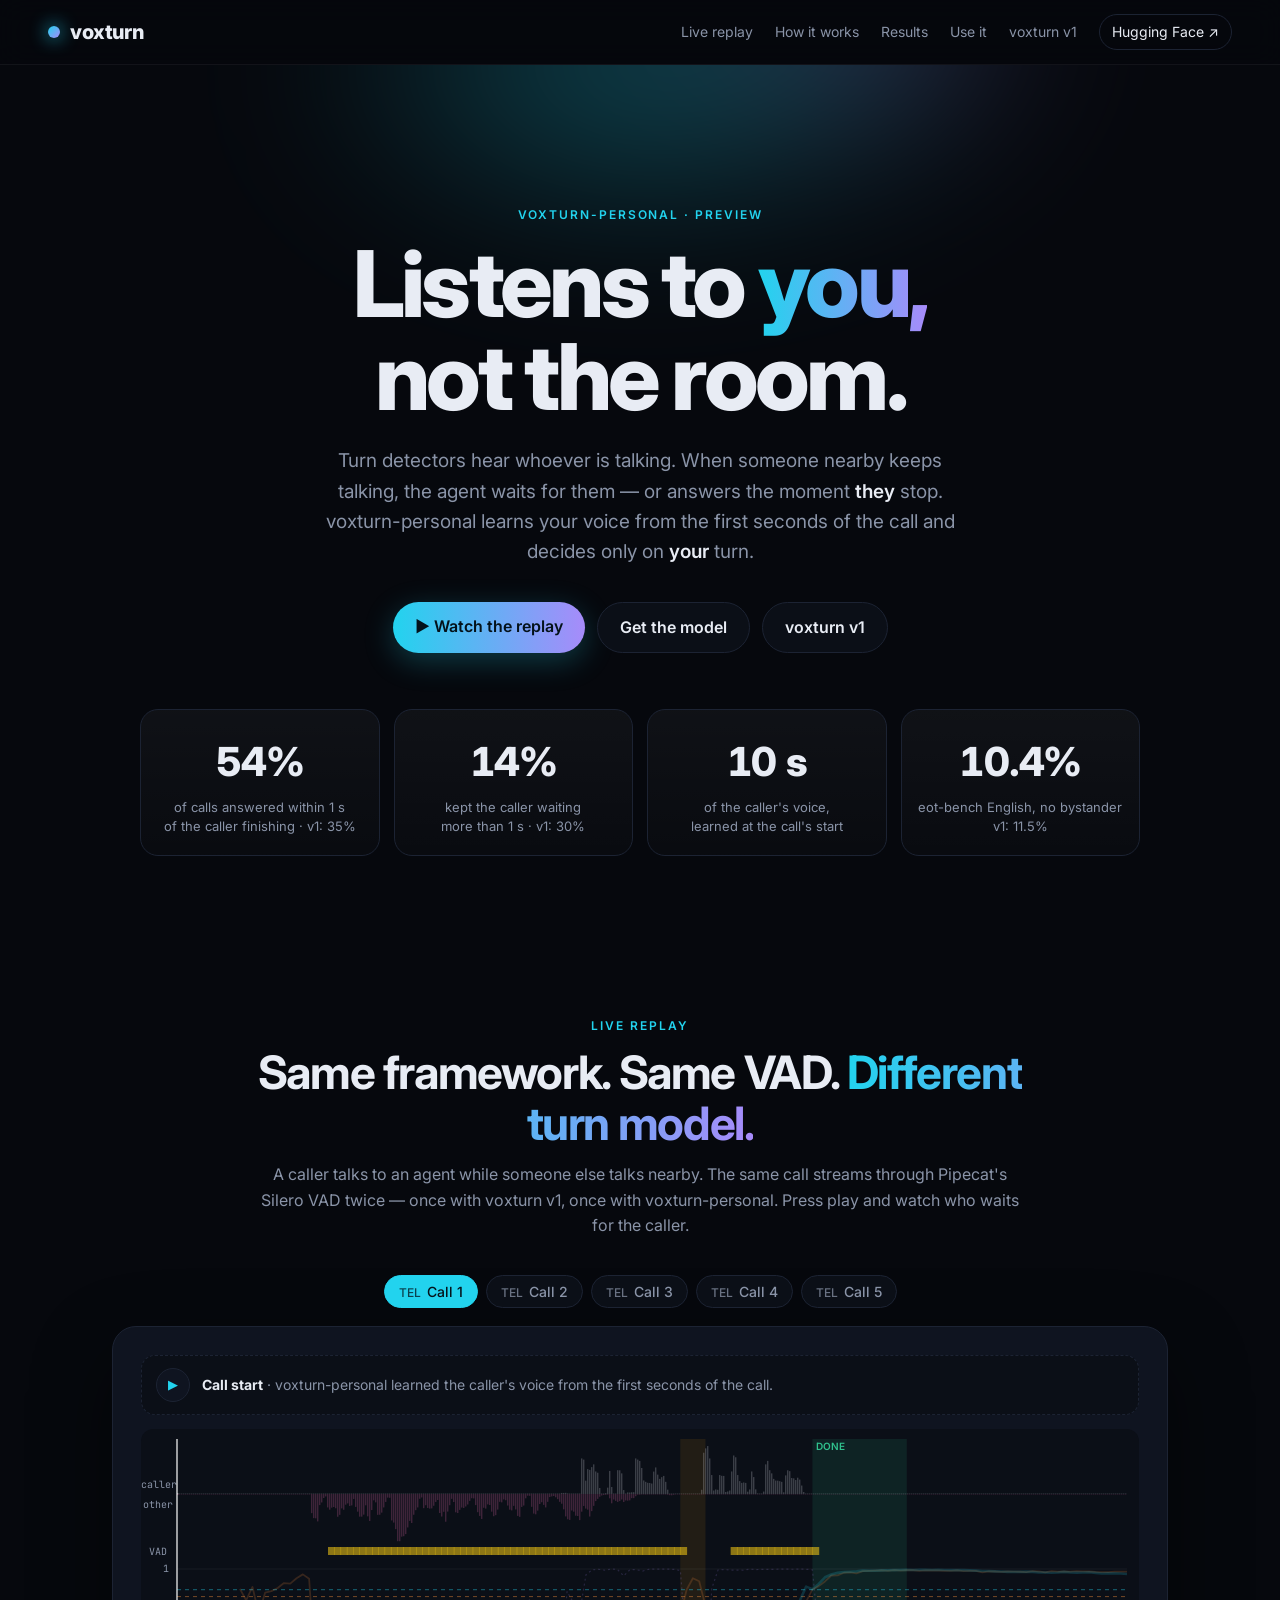
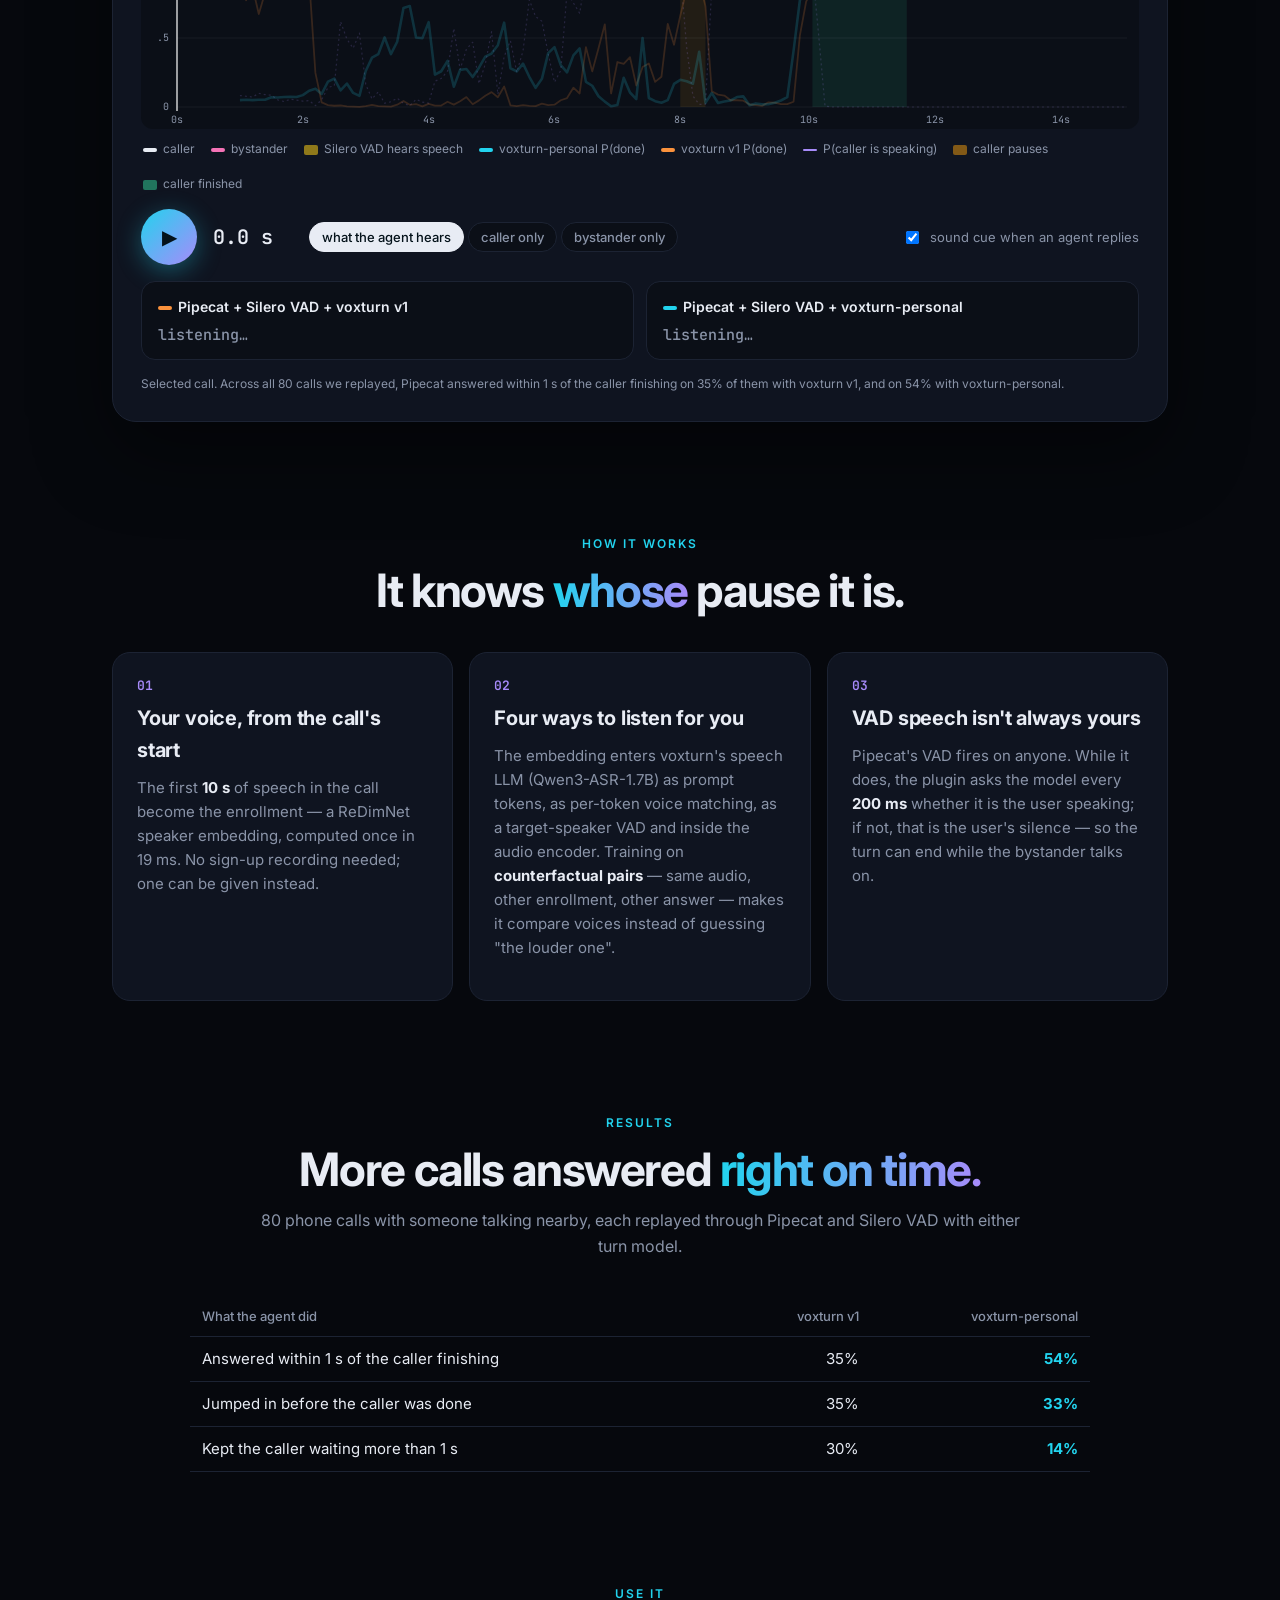
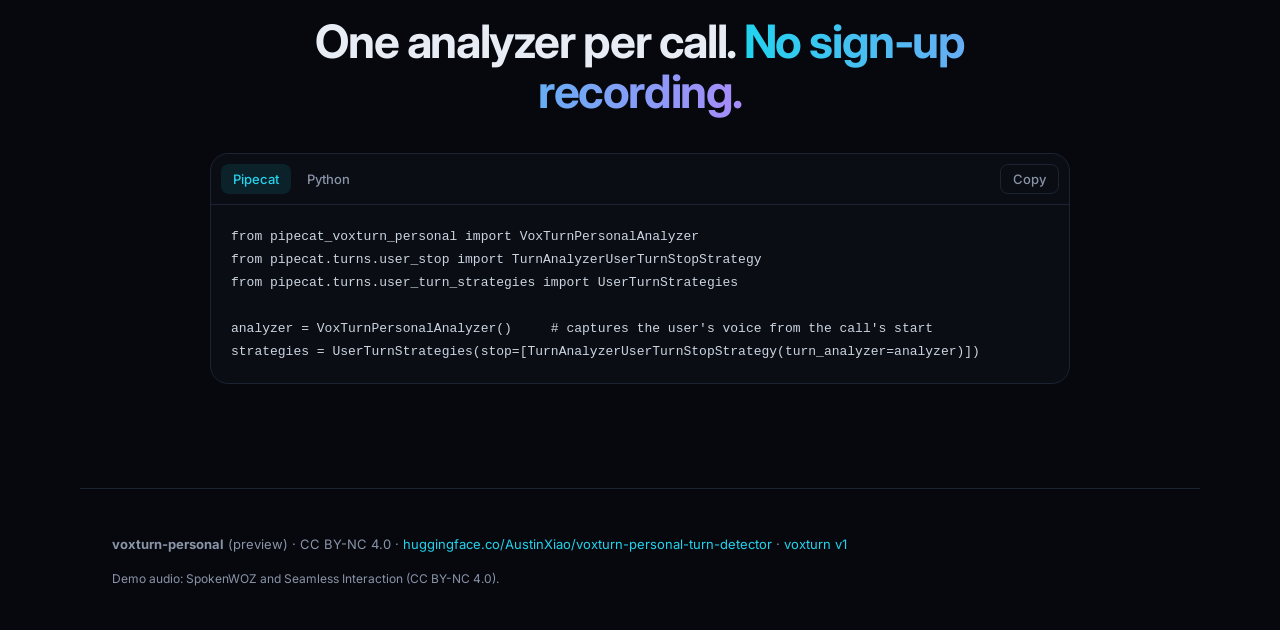
==== commit b326926e: "voxturn-personal: link the renamed Hugging Face repo (voxturn-personal-turn-detector) Co-Authored-By" ====
--- a/personal/index.html
+++ b/personal/index.html
@@ -3,8 +3,8 @@
 <head>
 <meta charset="utf-8">
 <meta name="viewport" content="width=device-width, initial-scale=1">
-<title>voxturn-personal — listens to you, not the room</title>
-<meta name="description" content="voxturn-personal: turn detection that follows your voice, not the room. Live replay in Pipecat against voxturn v1.">
+<title>voxturn-personal — a speaker-aware turn detector that listens to you, not the room</title>
+<meta name="description" content="voxturn-personal: a speaker-aware turn detector for voice agents. End-of-turn and barge-in detection that follows your voice, not the room. Live replay in Pipecat against voxturn v1.">
 <meta property="og:title" content="voxturn-personal — listens to you, not the room">
 <meta property="og:description" content="Same framework, same VAD, different turn model: voxturn-personal waits for the user, not for the people around them.">
 <link rel="preconnect" href="https://fonts.googleapis.com">
@@ -20,7 +20,7 @@
   <nav>
     <a href="#demo">Live replay</a><a href="#how">How it works</a><a href="#results">Results</a><a href="#use">Use it</a>
     <a href="../">voxturn v1</a>
-    <a class="pill" href="https://huggingface.co/AustinXiao/voxturn-personal" target="_blank" rel="noopener">Hugging Face ↗</a>
+    <a class="pill" href="https://huggingface.co/AustinXiao/voxturn-personal-turn-detector" target="_blank" rel="noopener">Hugging Face ↗</a>
   </nav>
 </header>
 
@@ -34,7 +34,7 @@
     call and decides only on <em>your</em> turn.</p>
   <div class="cta">
     <a class="btn primary" href="#demo">▶ Watch the replay</a>
-    <a class="btn" href="https://huggingface.co/AustinXiao/voxturn-personal" target="_blank" rel="noopener">Get the model</a>
+    <a class="btn" href="https://huggingface.co/AustinXiao/voxturn-personal-turn-detector" target="_blank" rel="noopener">Get the model</a>
     <a class="btn" href="../">voxturn v1</a>
   </div>
   <div class="stats">
@@ -164,7 +164,7 @@
 analyzer = VoxTurnPersonalAnalyzer()     # captures the user's voice from the call's start
 strategies = UserTurnStrategies(stop=[TurnAnalyzerUserTurnStopStrategy(turn_analyzer=analyzer)])</code></pre>
 <pre data-tab="py"><code>from huggingface_hub import snapshot_download
-import sys; path = snapshot_download("AustinXiao/voxturn-personal"); sys.path.insert(0, path)
+import sys; path = snapshot_download("AustinXiao/voxturn-personal-turn-detector"); sys.path.insert(0, path)
 from voxturn_personal import VoxTurnPersonal
 
 model = VoxTurnPersonal.from_pretrained(path)
@@ -177,7 +177,7 @@
 
 <footer class="foot">
   <p><b>voxturn-personal</b> (preview) · CC BY-NC 4.0 ·
-    <a href="https://huggingface.co/AustinXiao/voxturn-personal" target="_blank" rel="noopener">huggingface.co/AustinXiao/voxturn-personal</a> ·
+    <a href="https://huggingface.co/AustinXiao/voxturn-personal-turn-detector" target="_blank" rel="noopener">huggingface.co/AustinXiao/voxturn-personal-turn-detector</a> ·
     <a href="../">voxturn v1</a></p>
   <p class="fine">Demo audio: SpokenWOZ and Seamless Interaction (CC BY-NC 4.0).</p>
 </footer>
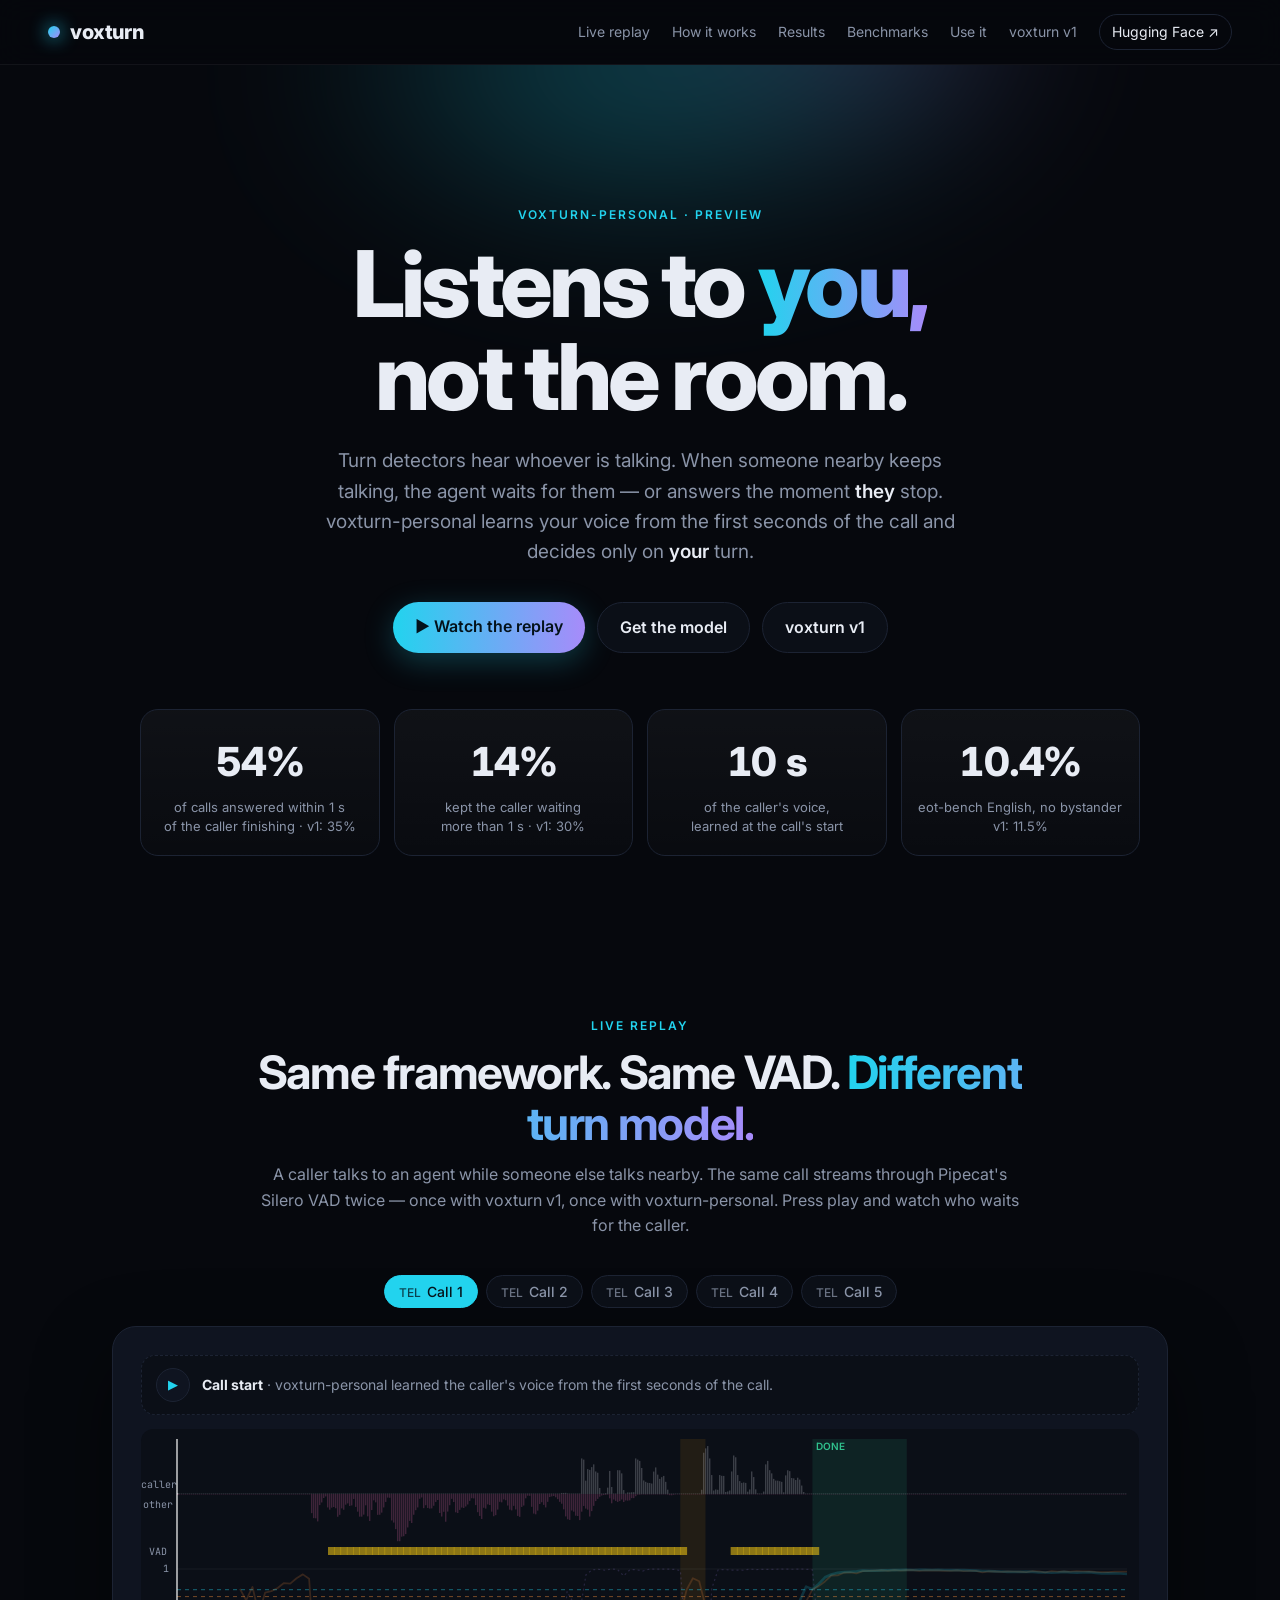
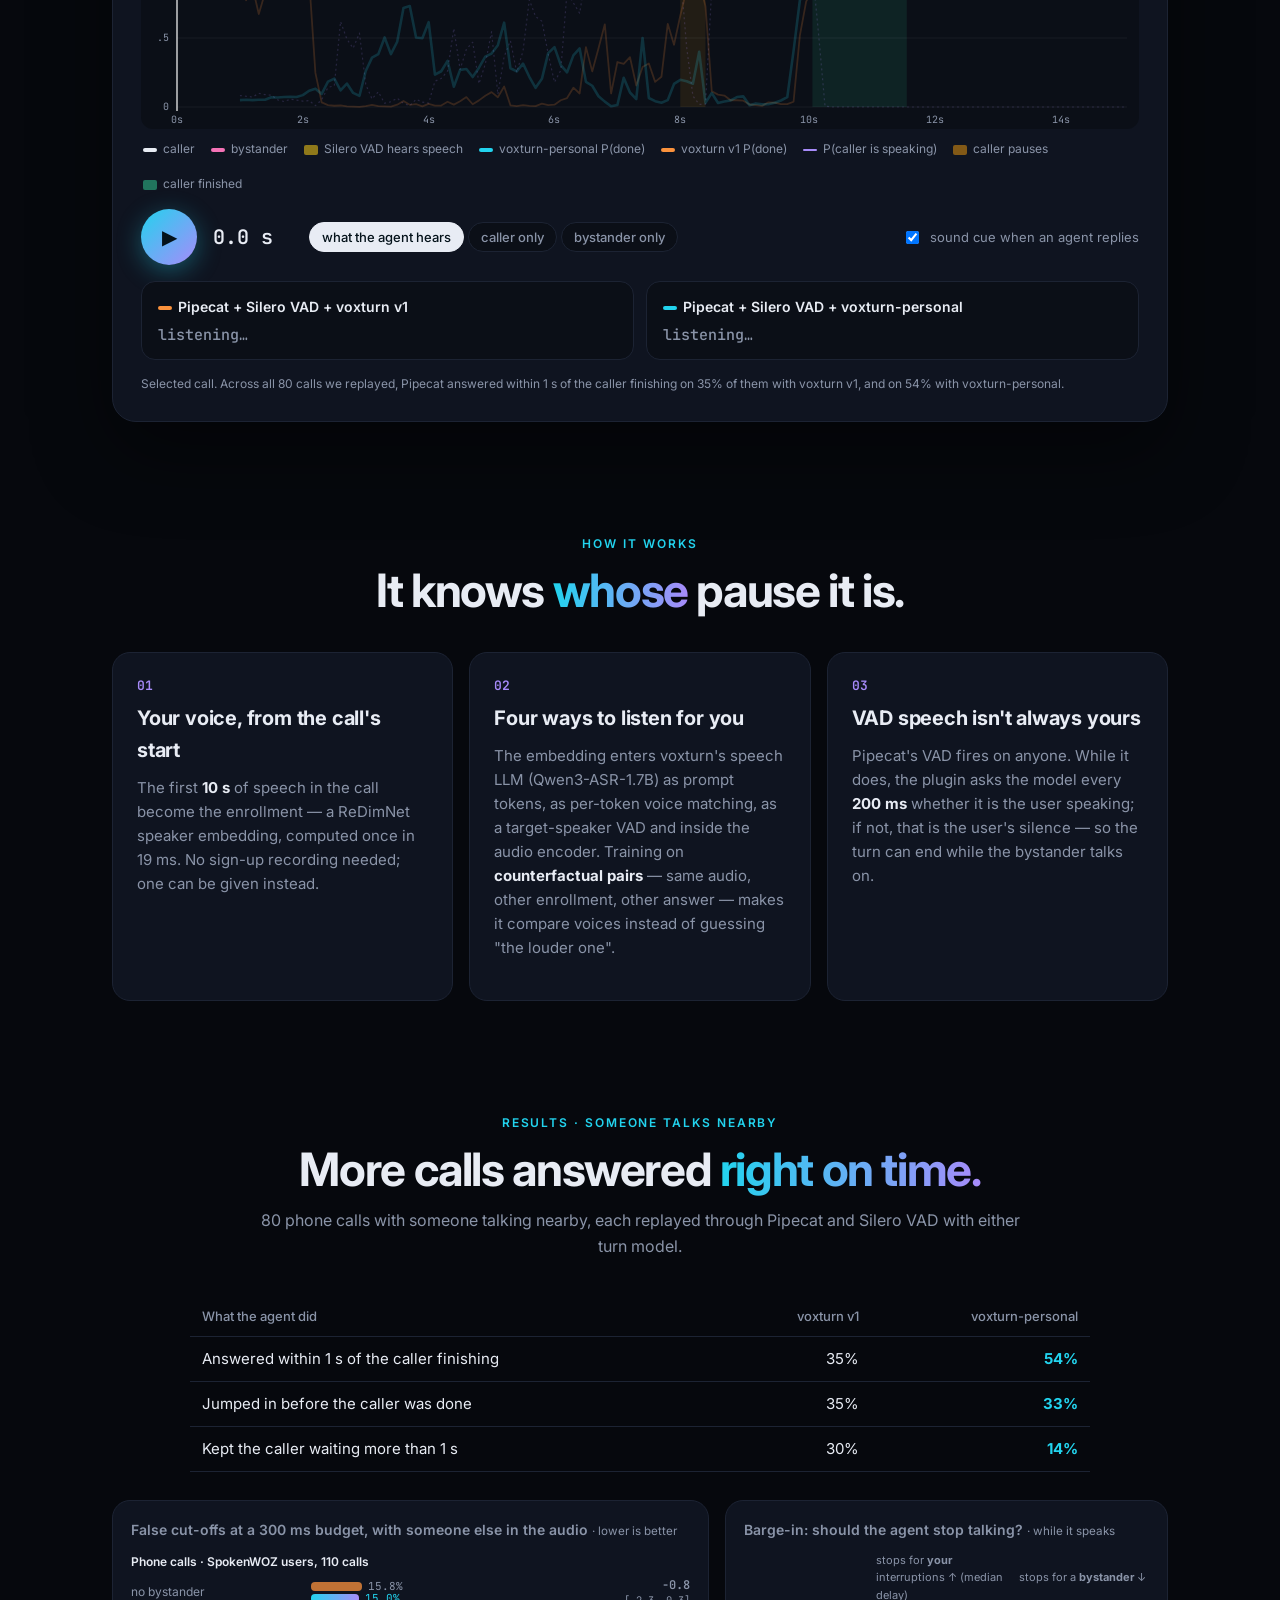
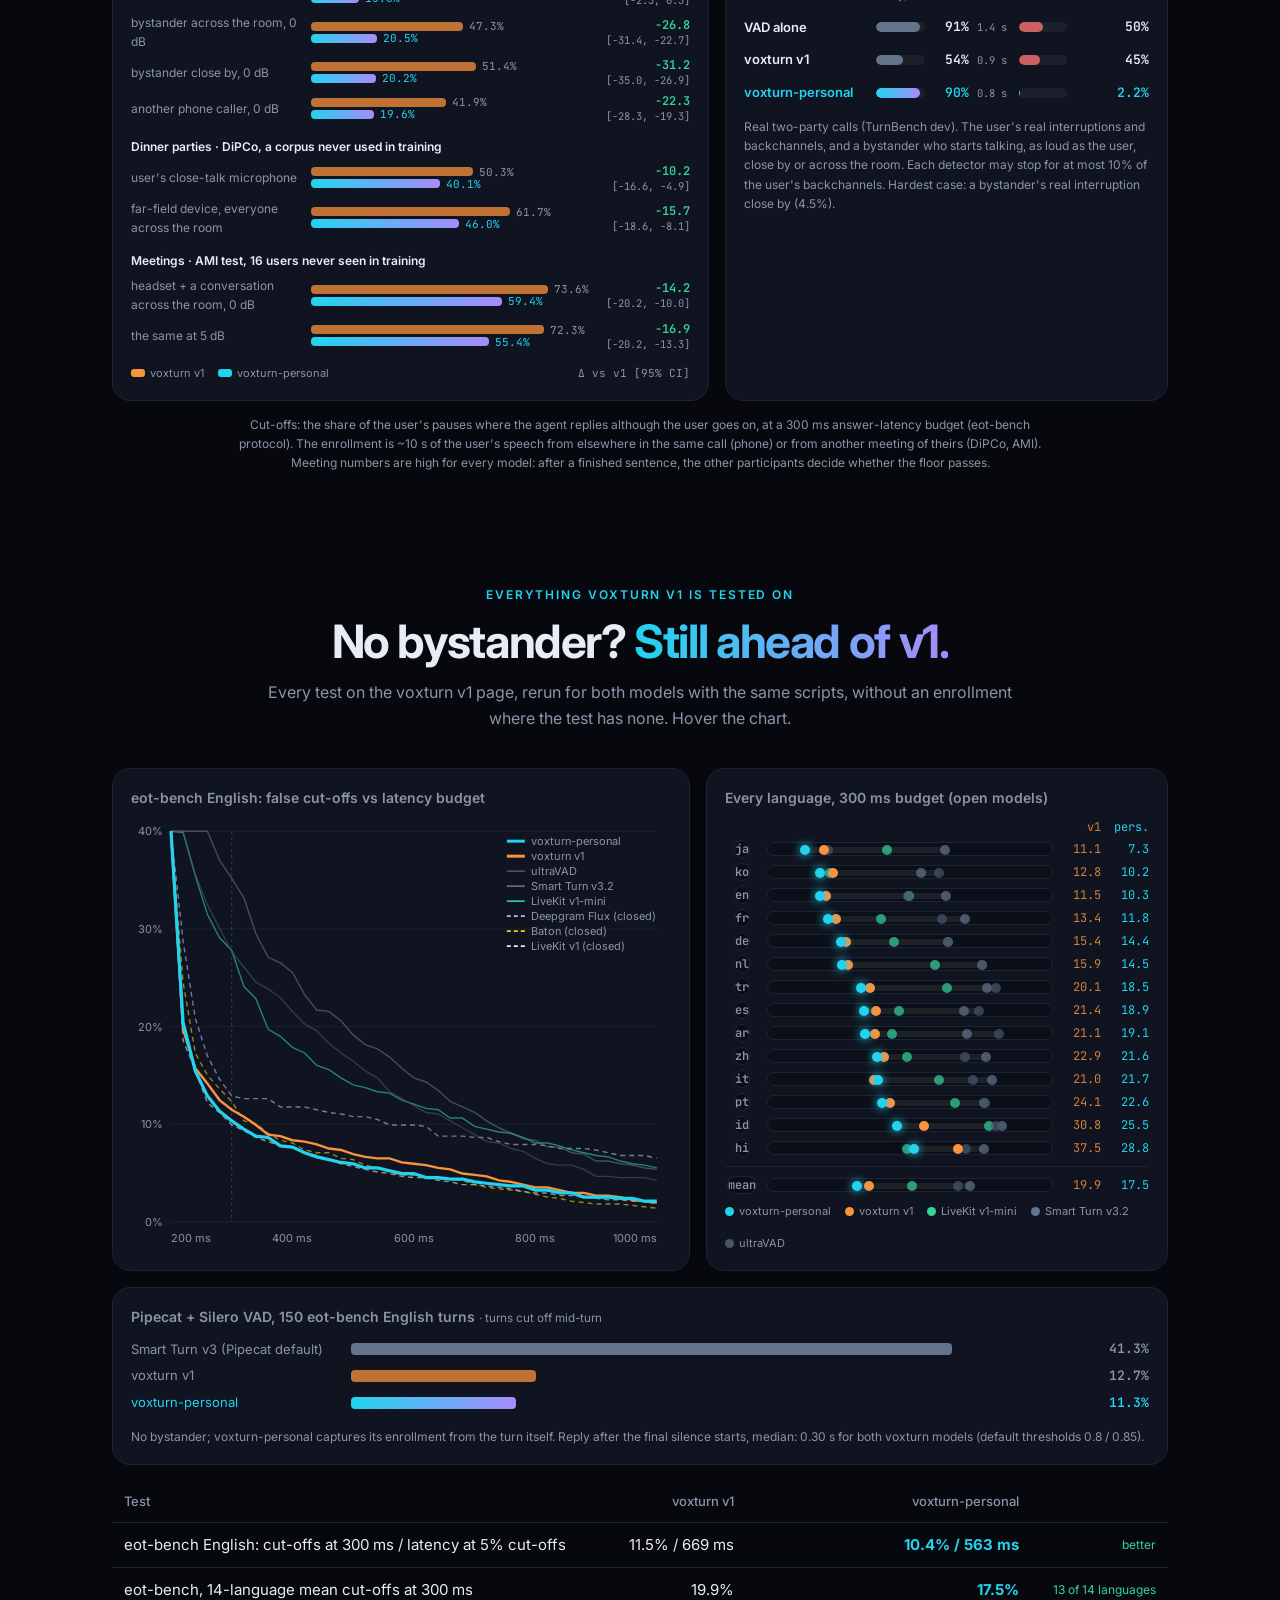
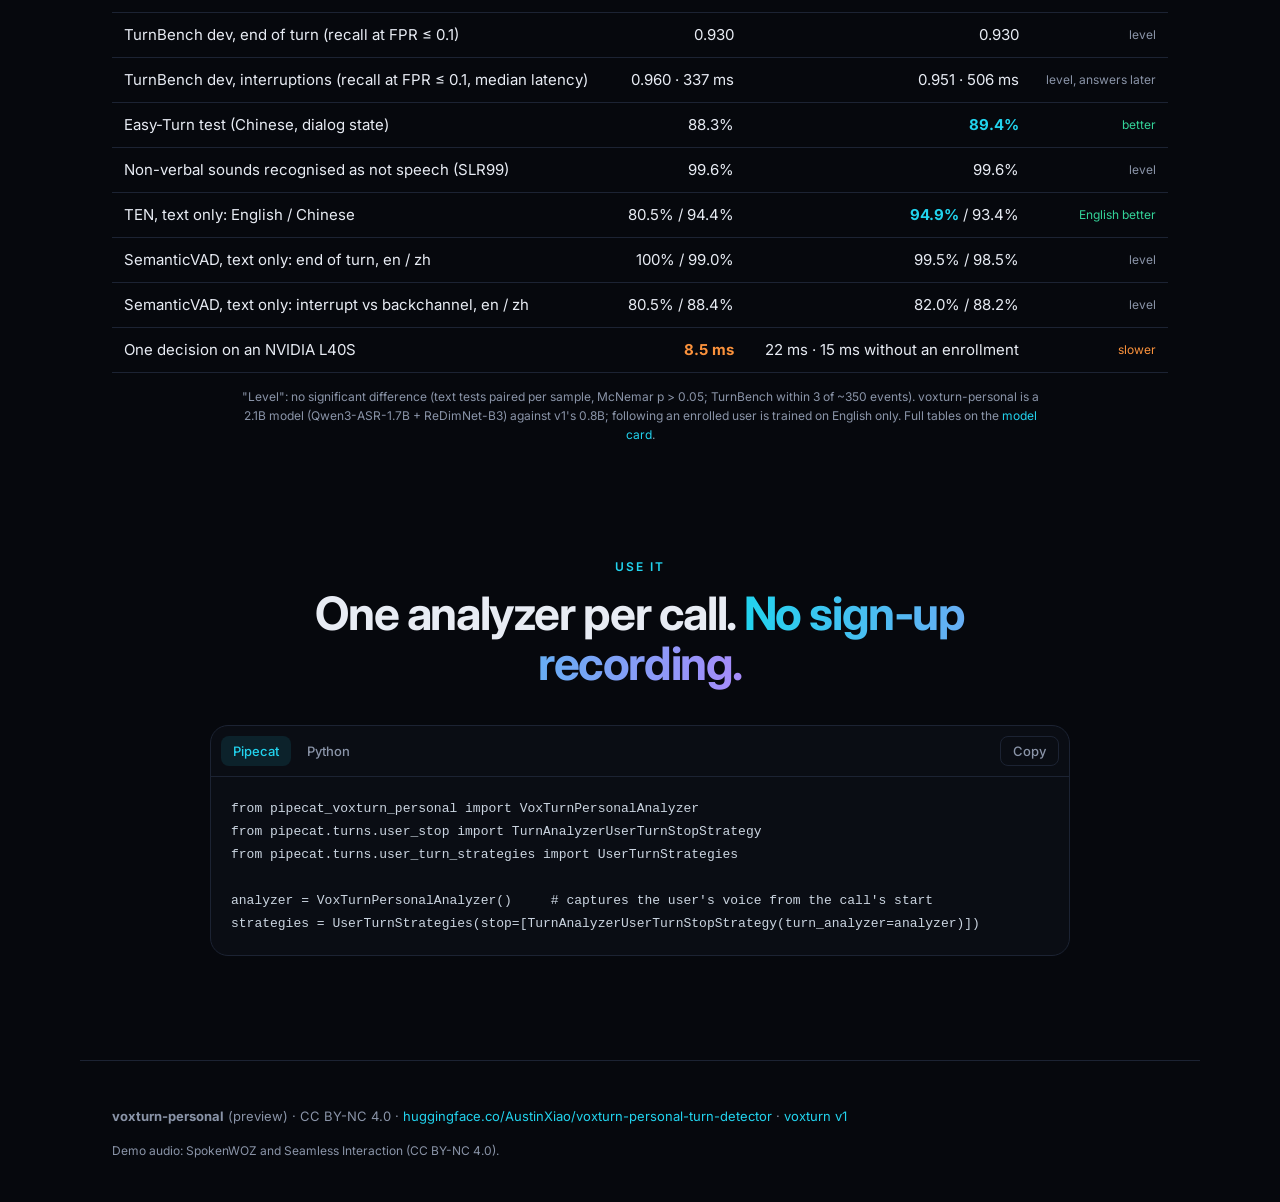
==== commit 83dadb54: "voxturn-personal page: results with bystanders (phone, DiPCo, AMI), barge-in, and every voxturn v1 b" ====
--- a/personal/index.html
+++ b/personal/index.html
@@ -12,13 +12,13 @@
 <link href="https://fonts.googleapis.com/css2?family=Inter:wght@400;500;600;700;800&family=JetBrains+Mono:wght@400;600&display=swap" rel="stylesheet">
 <link rel="icon" href="data:image/svg+xml,%3Csvg xmlns=%22http://www.w3.org/2000/svg%22 viewBox=%220 0 32 32%22%3E%3Cdefs%3E%3ClinearGradient id=%22g%22 x2=%221%22 y2=%221%22%3E%3Cstop stop-color=%22%2322d3ee%22/%3E%3Cstop offset=%221%22 stop-color=%22%23a78bfa%22/%3E%3C/linearGradient%3E%3C/defs%3E%3Ccircle cx=%2216%22 cy=%2216%22 r=%2212%22 fill=%22url(%23g)%22/%3E%3C/svg%3E">
 <link rel="stylesheet" href="../style.css?v=20261015">
-<link rel="stylesheet" href="personal.css?v=20261028">
+<link rel="stylesheet" href="personal.css?v=20261030">
 </head>
 <body>
 <header class="nav">
   <a class="brand" href="../"><span class="dot"></span>voxturn</a>
   <nav>
-    <a href="#demo">Live replay</a><a href="#how">How it works</a><a href="#results">Results</a><a href="#use">Use it</a>
+    <a href="#demo">Live replay</a><a href="#how">How it works</a><a href="#results">Results</a><a href="#bench">Benchmarks</a><a href="#use">Use it</a>
     <a href="../">voxturn v1</a>
     <a class="pill" href="https://huggingface.co/AustinXiao/voxturn-personal-turn-detector" target="_blank" rel="noopener">Hugging Face ↗</a>
   </nav>
@@ -130,7 +130,7 @@
 
 <section id="results" class="section">
   <div class="section-head">
-    <p class="eyebrow">Results</p>
+    <p class="eyebrow">Results · someone talks nearby</p>
     <h2>More calls answered <span class="grad">right on time.</span></h2>
     <p class="sub">80 phone calls with someone talking nearby, each replayed through Pipecat and Silero VAD with
       either turn model.</p>
@@ -145,6 +145,63 @@
       </tbody>
     </table>
   </div>
+
+  <div class="bench-grid pgrid">
+    <div class="panel">
+      <h4>False cut-offs at a 300&nbsp;ms budget, with someone else in the audio <small>· lower is better</small></h4>
+      <div id="pairs"></div>
+      <div class="key"><span><i class="sw st"></i>voxturn v1</span><span><i class="sw vox"></i>voxturn-personal</span><span class="dk">Δ vs v1 [95% CI]</span></div>
+    </div>
+    <div class="panel">
+      <h4>Barge-in: should the agent stop talking? <small>· while it speaks</small></h4>
+      <div id="barge"></div>
+      <p class="fine">Real two-party calls (TurnBench dev). The user's real interruptions and backchannels, and a bystander
+        who starts talking, as loud as the user, close by or across the room. Each detector may stop for at most 10% of the
+        user's backchannels. Hardest case: a bystander's real interruption close by (4.5%).</p>
+    </div>
+  </div>
+  <p class="fine tb-note">Cut-offs: the share of the user's pauses where the agent replies although the user goes on, at
+    a 300&nbsp;ms answer-latency budget (eot-bench protocol). The enrollment is ~10&nbsp;s of the user's speech from elsewhere
+    in the same call (phone) or from another meeting of theirs (DiPCo, AMI). Meeting numbers are high for every model: after a
+    finished sentence, the other participants decide whether the floor passes.</p>
+</section>
+
+<section id="bench" class="section">
+  <div class="section-head">
+    <p class="eyebrow">Everything voxturn v1 is tested on</p>
+    <h2>No bystander? <span class="grad">Still ahead of v1.</span></h2>
+    <p class="sub">Every test on the voxturn v1 page, rerun for both models with the same scripts, without an enrollment
+      where the test has none. Hover the chart.</p>
+  </div>
+  <div class="bench-grid">
+    <div class="panel"><h4>eot-bench English: false cut-offs vs latency budget</h4><svg id="curve" class="chart"></svg></div>
+    <div class="panel"><h4>Every language, 300&nbsp;ms budget (open models)</h4><div id="langs" class="langs"></div></div>
+  </div>
+  <div class="panel pipe">
+    <h4>Pipecat + Silero VAD, 150 eot-bench English turns <small>· turns cut off mid-turn</small></h4>
+    <div id="pipe"></div>
+  </div>
+  <div class="rtable vtable">
+    <table>
+      <thead><tr><th>Test</th><th>voxturn v1</th><th>voxturn-personal</th><th></th></tr></thead>
+      <tbody>
+        <tr><td>eot-bench English: cut-offs at 300 ms / latency at 5% cut-offs</td><td>11.5% / 669 ms</td><td><b>10.4% / 563 ms</b></td><td class="up">better</td></tr>
+        <tr><td>eot-bench, 14-language mean cut-offs at 300 ms</td><td>19.9%</td><td><b>17.5%</b></td><td class="up">13 of 14 languages</td></tr>
+        <tr><td>TurnBench dev, end of turn (recall at FPR ≤ 0.1)</td><td>0.930</td><td>0.930</td><td>level</td></tr>
+        <tr><td>TurnBench dev, interruptions (recall at FPR ≤ 0.1, median latency)</td><td>0.960 · 337 ms</td><td>0.951 · 506 ms</td><td>level, answers later</td></tr>
+        <tr><td>Easy-Turn test (Chinese, dialog state)</td><td>88.3%</td><td><b>89.4%</b></td><td class="up">better</td></tr>
+        <tr><td>Non-verbal sounds recognised as not speech (SLR99)</td><td>99.6%</td><td>99.6%</td><td>level</td></tr>
+        <tr><td>TEN, text only: English / Chinese</td><td>80.5% / 94.4%</td><td><b>94.9%</b> / 93.4%</td><td class="up">English better</td></tr>
+        <tr><td>SemanticVAD, text only: end of turn, en / zh</td><td>100% / 99.0%</td><td>99.5% / 98.5%</td><td>level</td></tr>
+        <tr><td>SemanticVAD, text only: interrupt vs backchannel, en / zh</td><td>80.5% / 88.4%</td><td>82.0% / 88.2%</td><td>level</td></tr>
+        <tr><td>One decision on an NVIDIA L40S</td><td><b class="o">8.5 ms</b></td><td>22 ms · 15 ms without an enrollment</td><td class="dn">slower</td></tr>
+      </tbody>
+    </table>
+  </div>
+  <p class="fine tb-note">"Level": no significant difference (text tests paired per sample, McNemar p &gt; 0.05; TurnBench within
+    3 of ~350 events). voxturn-personal is a 2.1B model (Qwen3-ASR-1.7B + ReDimNet-B3) against v1's 0.8B; following an
+    enrolled user is trained on English only. Full tables on the
+    <a href="https://huggingface.co/AustinXiao/voxturn-personal-turn-detector" target="_blank" rel="noopener">model card</a>.</p>
 </section>
 
 <section id="use" class="section">
@@ -181,6 +238,6 @@
     <a href="../">voxturn v1</a></p>
   <p class="fine">Demo audio: SpokenWOZ and Seamless Interaction (CC BY-NC 4.0).</p>
 </footer>
-<script src="personal.js?v=20261028"></script>
+<script src="personal.js?v=20261030"></script>
 </body>
 </html>
--- a/personal/personal.css
+++ b/personal/personal.css
@@ -25,3 +25,55 @@
   #timeline { height: 240px; }
   .toggle { margin-left: 0; }
 }
+
+/* results and benchmark charts */
+.panel h4 small { font-weight: 400; }
+.pgrid { margin-top: 28px; grid-template-columns: 1.35fr 1fr; }
+.pgroup { margin: 4px 0 14px; }
+.pgroup h5 { margin: 0 0 6px; font-size: 12px; font-weight: 600; color: var(--text); }
+.prow { display: grid; grid-template-columns: 170px 1fr 112px; gap: 10px; align-items: center; font-size: 12px; color: var(--muted); margin: 6px 0; }
+.pbars { display: grid; gap: 3px; }
+.pb { position: relative; height: 9px; display: flex; align-items: center; gap: 6px; }
+.pb i { display: block; height: 100%; border-radius: 4px; flex: none; }
+.pb.v1 i { background: var(--st); opacity: .75; } .pb.pe i { background: linear-gradient(90deg, var(--vox), var(--vox2)); }
+.pb em { font: normal 11px var(--mono); color: var(--muted); } .pb.pe em { color: var(--vox); }
+.pd { font: 600 12px var(--mono); color: var(--good); text-align: right; }
+.pd small { display: block; font-weight: 400; color: var(--muted); font-size: 10.5px; }
+.pd.flat { color: var(--muted); }
+.panel .key { display: flex; gap: 14px; font-size: 11px; color: var(--muted); flex-wrap: wrap; margin-top: 4px; }
+.panel .key .sw { display: inline-block; width: 14px; height: 8px; border-radius: 3px; margin-right: 5px; vertical-align: 0; }
+.panel .key .dk { margin-left: auto; font-family: var(--mono); }
+.bhead, .brow { display: grid; grid-template-columns: 120px 1fr 1fr; gap: 12px; align-items: center; }
+.bhead { font-size: 11px; color: var(--muted); margin-bottom: 4px; }
+.brow { margin: 12px 0; font-size: 13px; }
+.brow .n { font-weight: 600; } .brow.me .n { color: var(--vox); }
+.bcell { display: grid; grid-template-columns: 1fr 74px; gap: 8px; align-items: center; }
+.bcell .t { height: 10px; background: rgba(255,255,255,.05); border-radius: 5px; overflow: hidden; }
+.bcell .t i { display: block; height: 100%; border-radius: 5px; background: #64748b; }
+.brow.me .bcell .t i { background: linear-gradient(90deg, var(--vox), var(--vox2)); }
+.bcell.bad .t i { background: var(--bad); opacity: .8; } .brow.me .bcell.bad .t i { background: var(--good); opacity: 1; }
+.bcell b { font: 600 13px var(--mono); text-align: right; } .bcell b small { color: var(--muted); font-weight: 400; font-size: 10.5px; }
+.brow.me .bcell b { color: var(--vox); }
+.pipe { margin-top: 16px; }
+.pipe .prow { grid-template-columns: 210px 1fr 60px; font-size: 13px; }
+.pipe .pb { height: 12px; } .pipe .pb i.st { background: #64748b; } .pipe .pb i.v1 { background: var(--st); opacity: .75; }
+.pipe .pb i.pe { background: linear-gradient(90deg, var(--vox), var(--vox2)); }
+.pipe .pv { font: 600 13px var(--mono); text-align: right; } .pipe .me { color: var(--vox); }
+.vtable { max-width: none; margin-top: 16px; }
+.vtable td.up { color: var(--good); } .vtable td.dn { color: var(--st); }
+.vtable td:last-child, .vtable th:last-child { font-size: 12px; color: var(--muted); }
+.vtable td.up:last-child { color: var(--good); } .vtable td.dn:last-child { color: var(--st); }
+.vtable td b.o { color: var(--st); }
+.lrow.l2 { grid-template-columns: 34px 1fr 40px 40px; }
+.lrow .v.o { color: var(--st); opacity: .85; }
+@media (max-width: 860px) {
+  .pgrid { grid-template-columns: 1fr; }
+  .prow { grid-template-columns: 1fr 92px; }
+  .prow .pl { grid-column: 1 / -1; }
+  .pipe .prow { grid-template-columns: 1fr 56px; }
+  .bhead, .brow { grid-template-columns: 84px 1fr 1fr; gap: 8px; }
+  .bcell { grid-template-columns: 1fr; gap: 3px; } .bcell b { text-align: left; }
+  .vtable td, .vtable th { white-space: normal; }
+}
+#bench .bench-grid .panel { display: flex; flex-direction: column; }
+#bench .chart { flex: 1; min-height: 320px; }
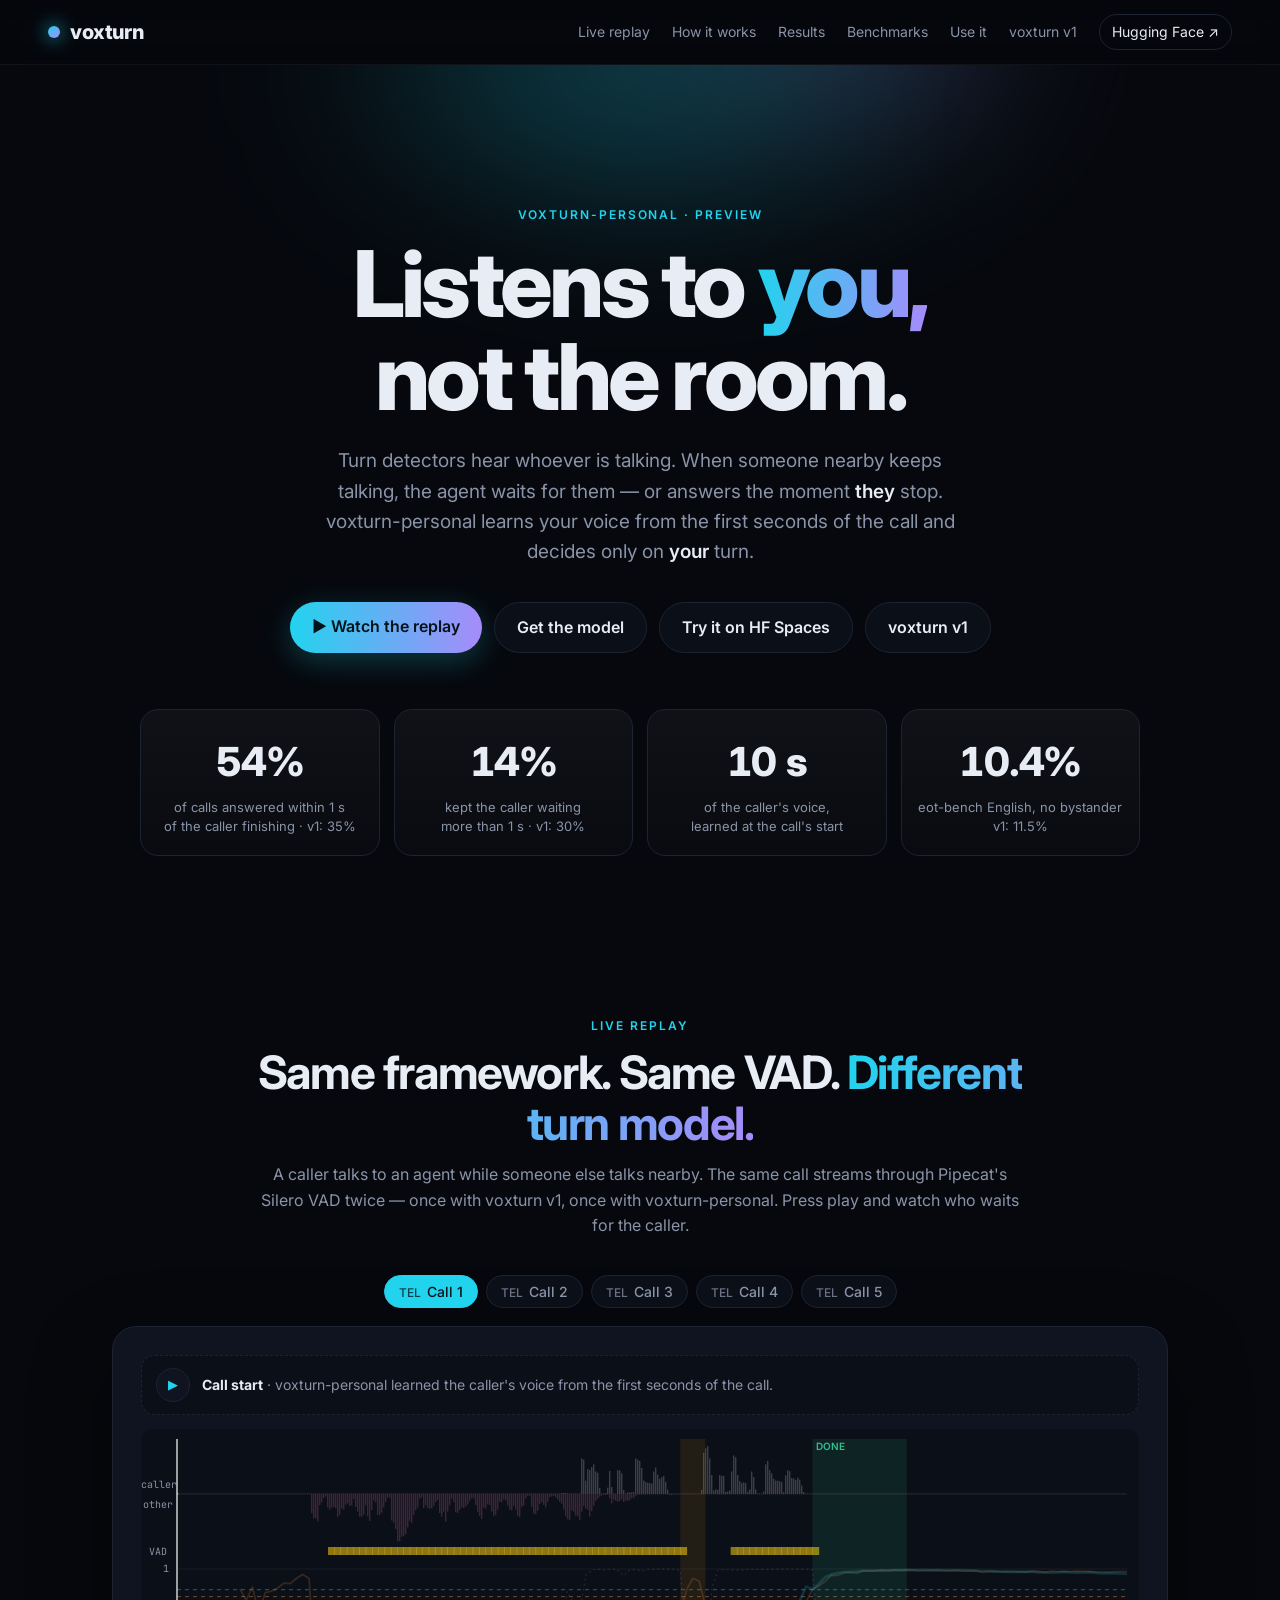
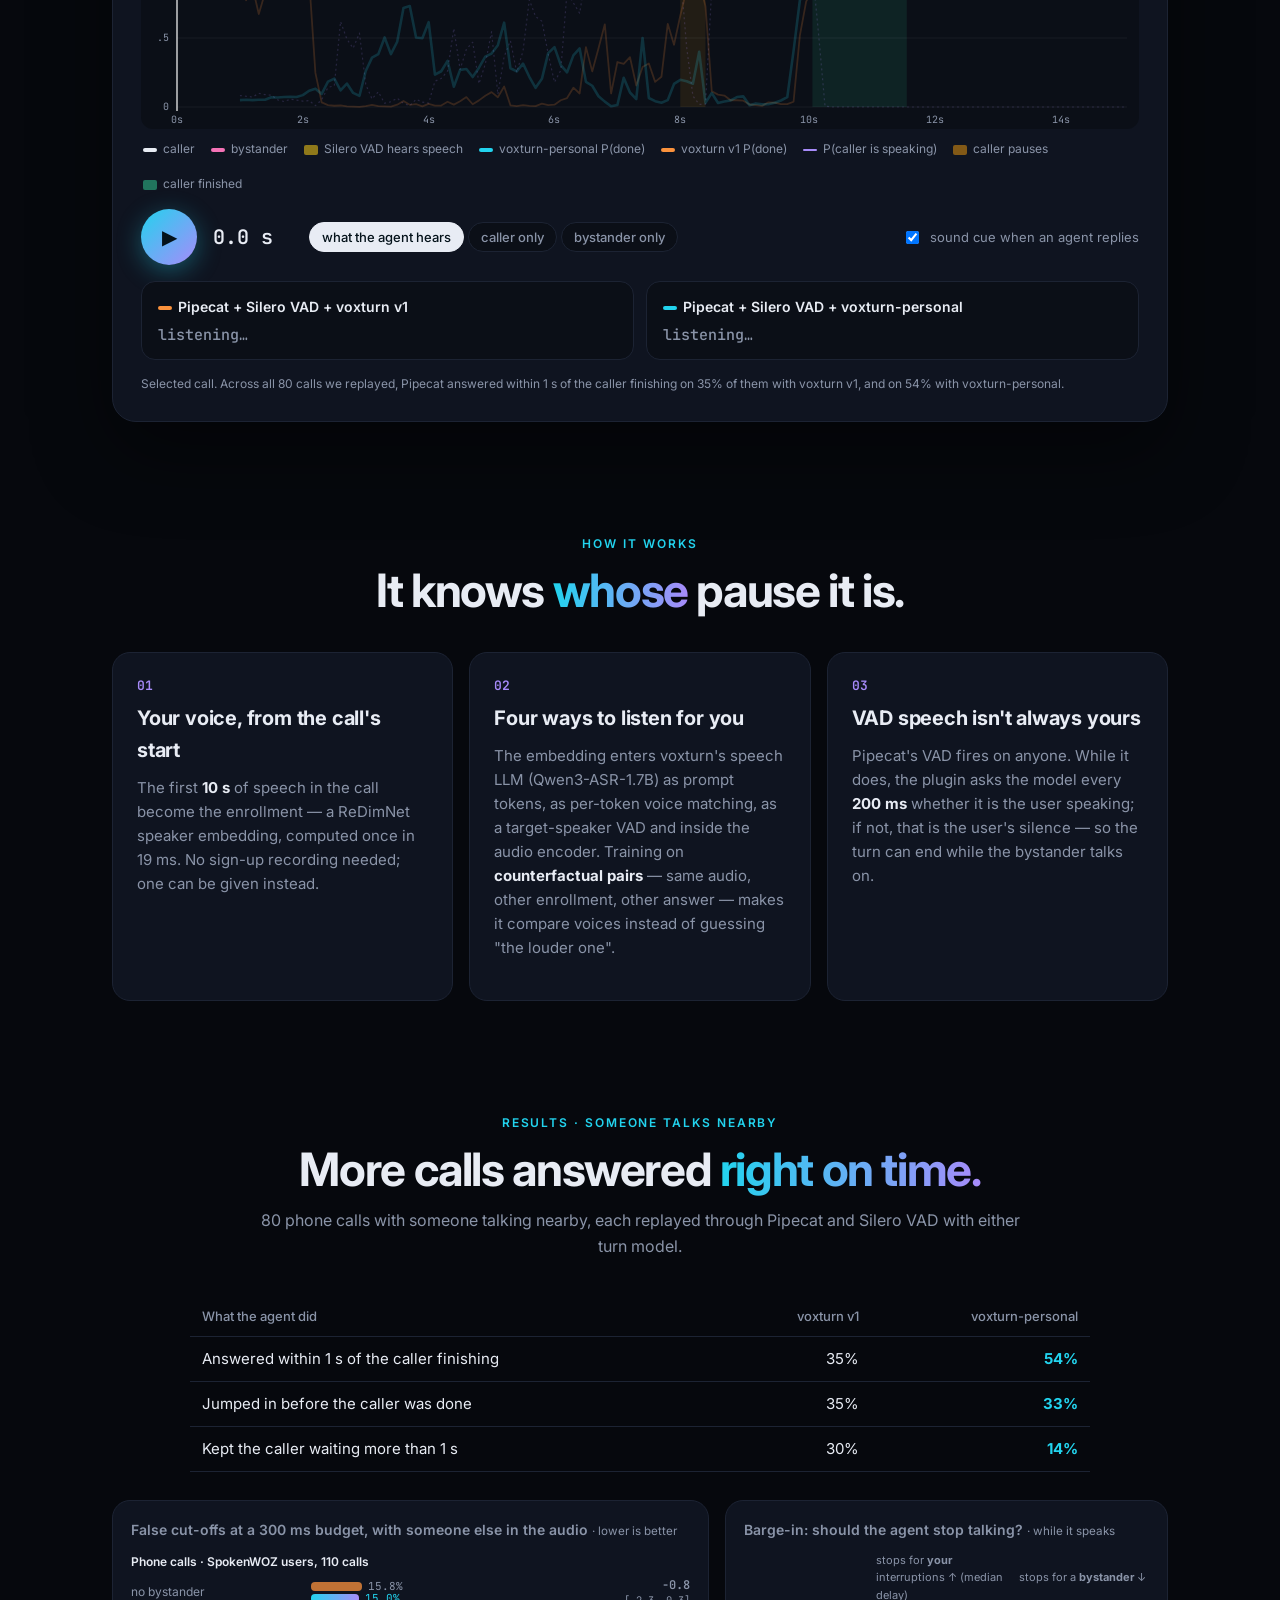
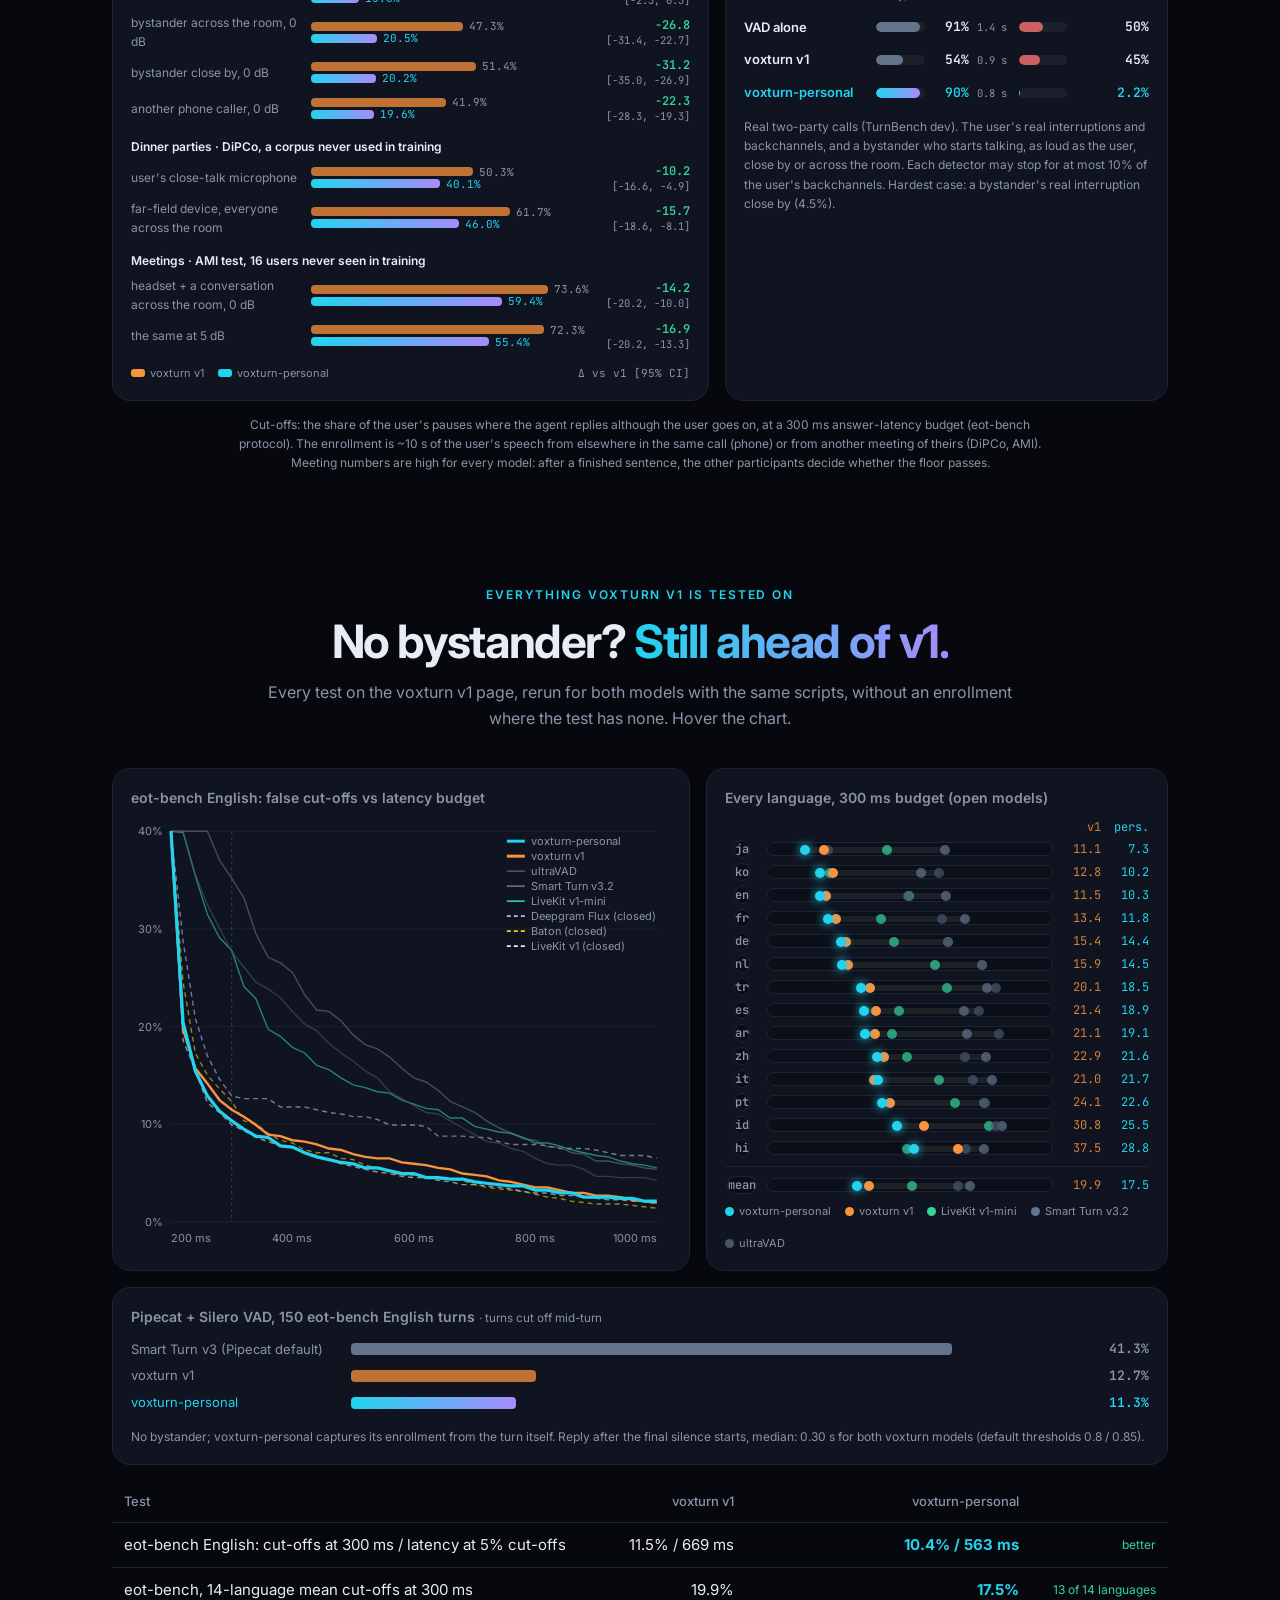
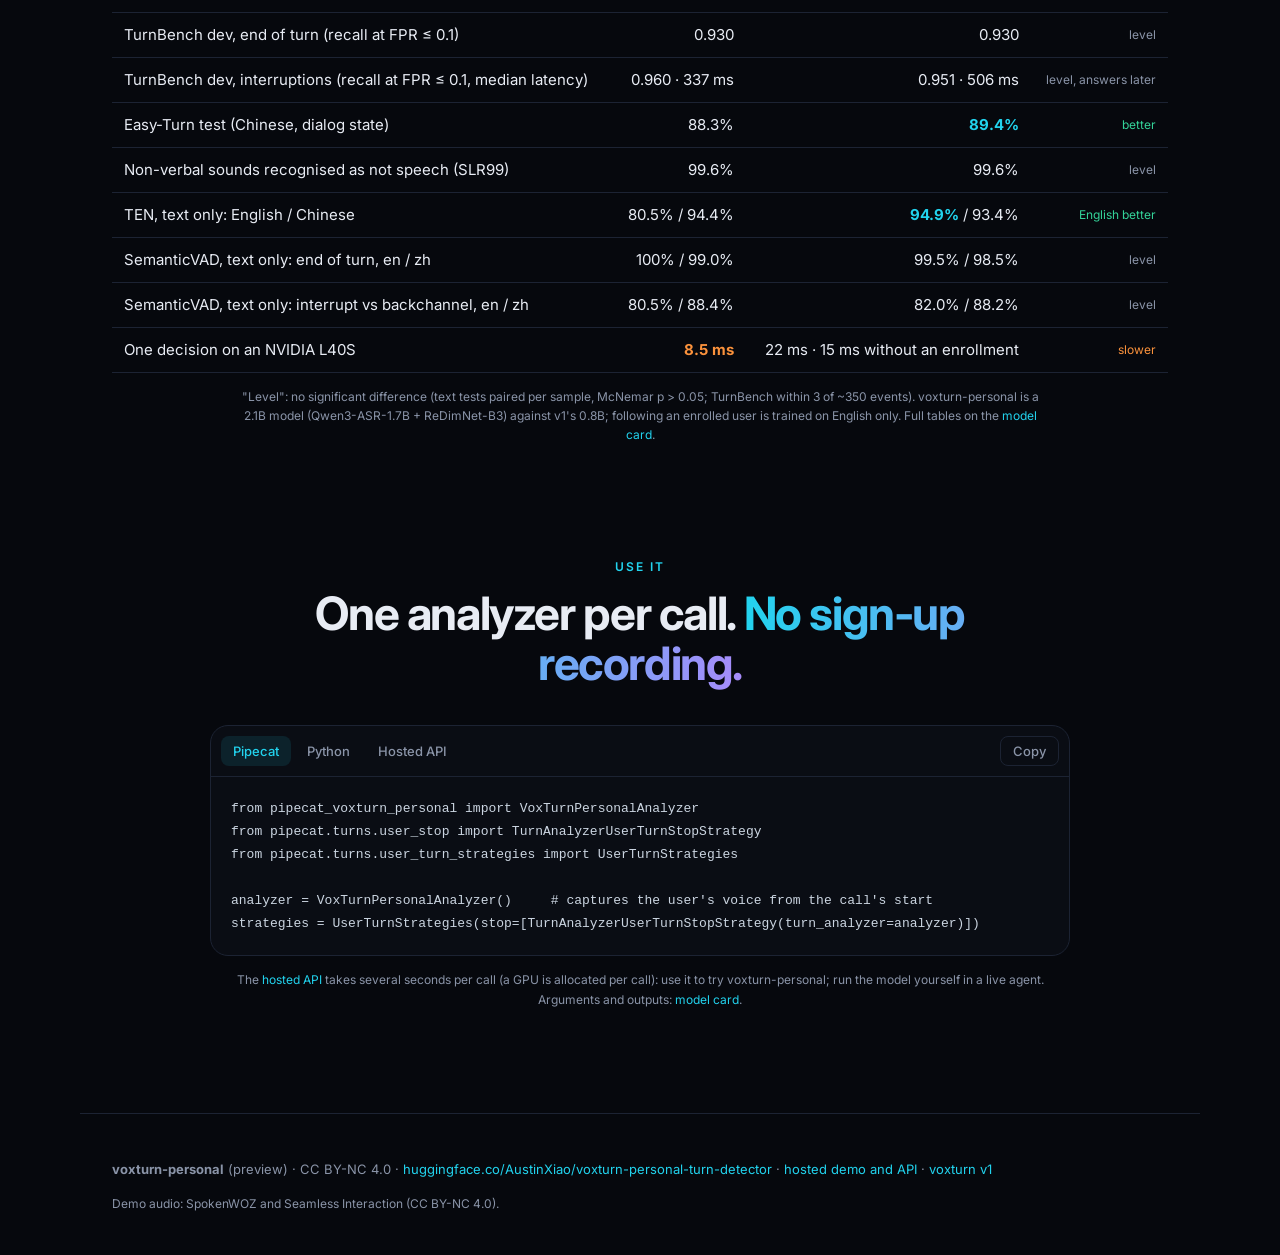
==== commit 2d679291: "Link the hosted demo and API (Hugging Face Space) from both pages: button, Hosted API code tab, foot" ====
--- a/personal/index.html
+++ b/personal/index.html
@@ -35,6 +35,7 @@
   <div class="cta">
     <a class="btn primary" href="#demo">▶ Watch the replay</a>
     <a class="btn" href="https://huggingface.co/AustinXiao/voxturn-personal-turn-detector" target="_blank" rel="noopener">Get the model</a>
+    <a class="btn" href="https://huggingface.co/spaces/AustinXiao/voxturn-demo" target="_blank" rel="noopener">Try it on HF Spaces</a>
     <a class="btn" href="../">voxturn v1</a>
   </div>
   <div class="stats">
@@ -211,7 +212,7 @@
   </div>
   <div class="code">
     <div class="tabs" role="tablist">
-      <button class="tab on" data-tab="pipecat">Pipecat</button><button class="tab" data-tab="py">Python</button>
+      <button class="tab on" data-tab="pipecat">Pipecat</button><button class="tab" data-tab="py">Python</button><button class="tab" data-tab="api">Hosted API</button>
       <button class="copy" id="copy">Copy</button>
     </div>
 <pre data-tab="pipecat" class="on"><code>from pipecat_voxturn_personal import VoxTurnPersonalAnalyzer
@@ -228,13 +229,30 @@
 enr = model.call_enrollment()                  # once per call
 user = enr.add(chunk, is_speech)               # every chunk, with your VAD's speech flag
 model.predict(last_8s, user, questions=("eot", "target_active"))</code></pre>
-  </div>
+<pre data-tab="api"><code># no GPU: the hosted demo on Hugging Face Spaces (pip install gradio_client)
+from gradio_client import Client, handle_file
+
+client = Client("AustinXiao/voxturn-demo")
+client.predict(handle_file("user_voice.wav"),   # ~10 s of the user, or the call's start
+               handle_file("audio_so_far.wav"), # others may talk
+               False,                           # True while the agent speaks -&gt; barge_in
+               api_name="/personal_decide")
+# {'eot': {...}, 'target_active': {'user': 0.02, 'other': 0.98, 'none': 0.0}, ...}
+
+plot, s = client.predict(handle_file("call_start.wav"), handle_file("turn.wav"), "", 0.85, 0.8,
+                         api_name="/personal_timeline")
+s["reply_personal"], s["reply_v1"]              # when each model would reply</code></pre>
+  </div>
+  <p class="fine tb-note">The <a href="https://huggingface.co/spaces/AustinXiao/voxturn-demo" target="_blank" rel="noopener">hosted API</a>
+    takes several seconds per call (a GPU is allocated per call): use it to try voxturn-personal; run the model yourself in a live agent.
+    Arguments and outputs: <a href="https://huggingface.co/AustinXiao/voxturn-personal-turn-detector#hosted-api-no-gpu-needed" target="_blank" rel="noopener">model card</a>.</p>
 </section>
 </main>
 
 <footer class="foot">
   <p><b>voxturn-personal</b> (preview) · CC BY-NC 4.0 ·
     <a href="https://huggingface.co/AustinXiao/voxturn-personal-turn-detector" target="_blank" rel="noopener">huggingface.co/AustinXiao/voxturn-personal-turn-detector</a> ·
+    <a href="https://huggingface.co/spaces/AustinXiao/voxturn-demo" target="_blank" rel="noopener">hosted demo and API</a> ·
     <a href="../">voxturn v1</a></p>
   <p class="fine">Demo audio: SpokenWOZ and Seamless Interaction (CC BY-NC 4.0).</p>
 </footer>
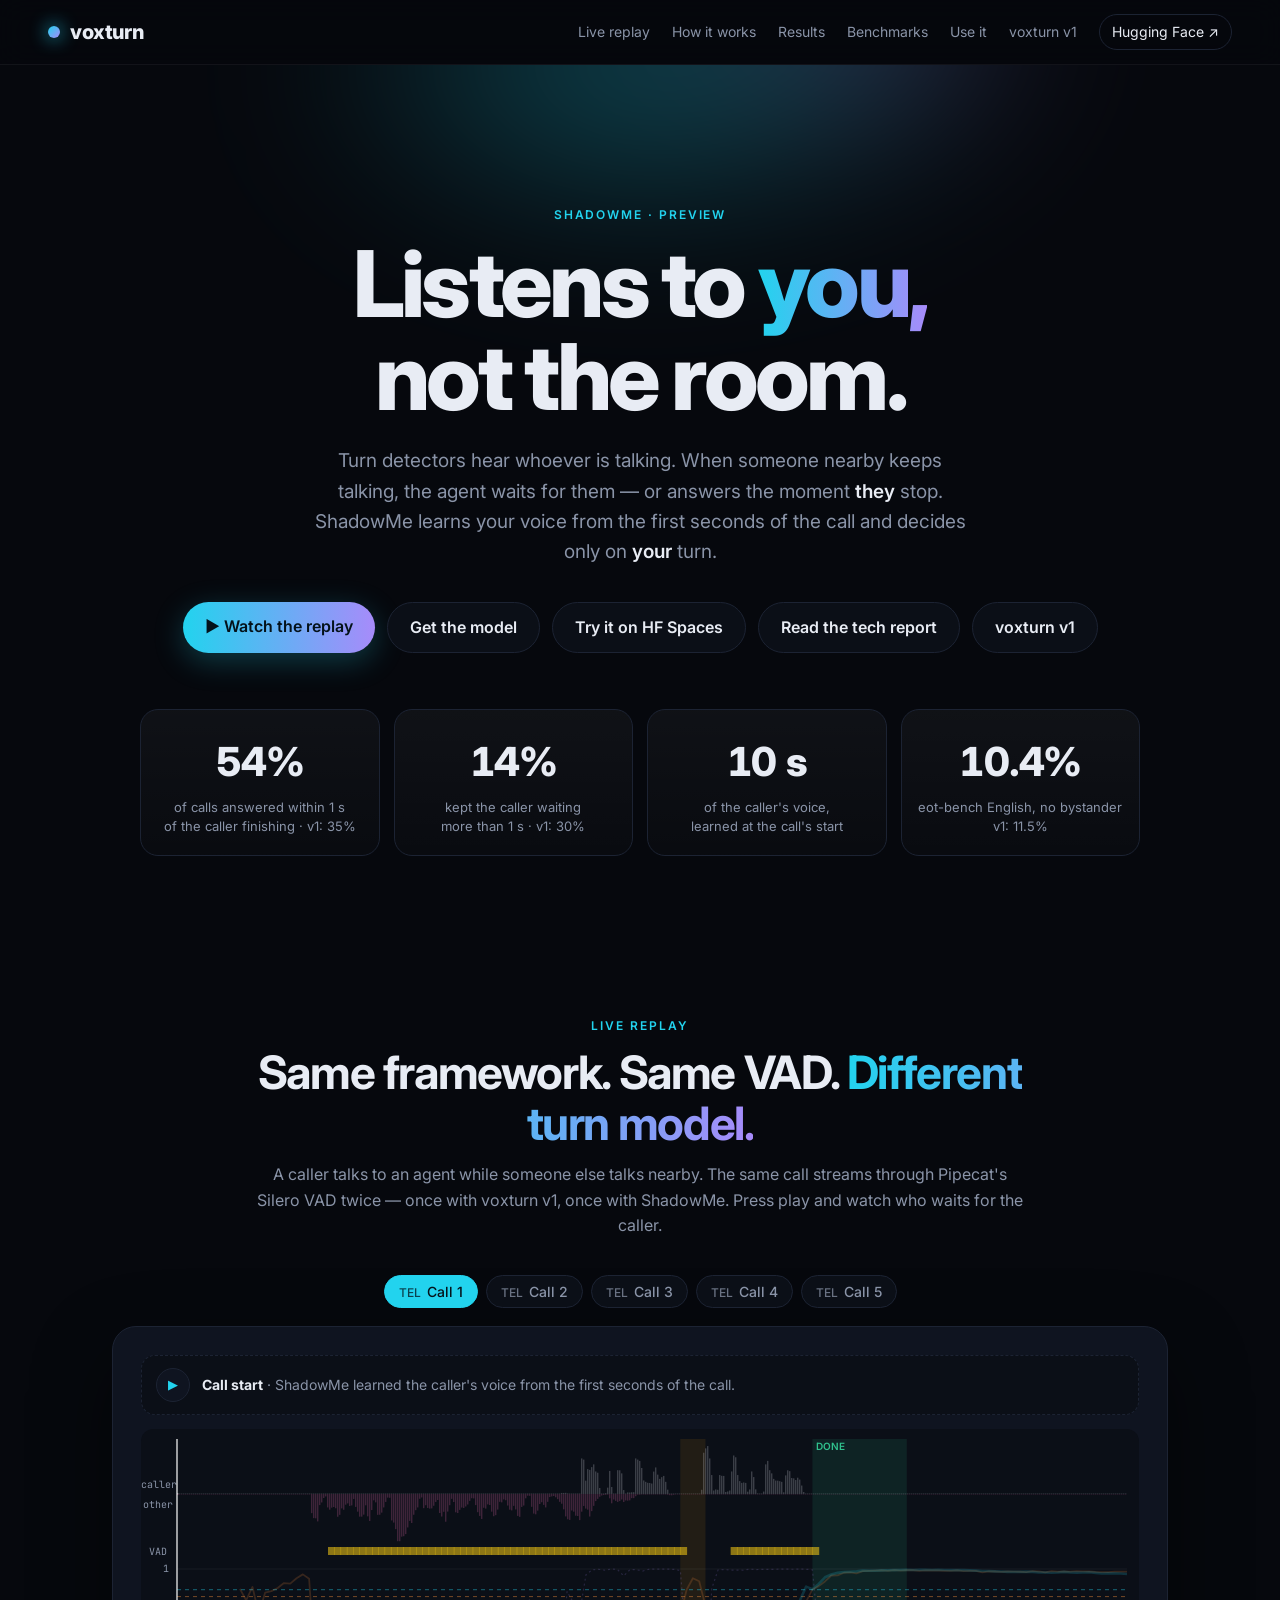
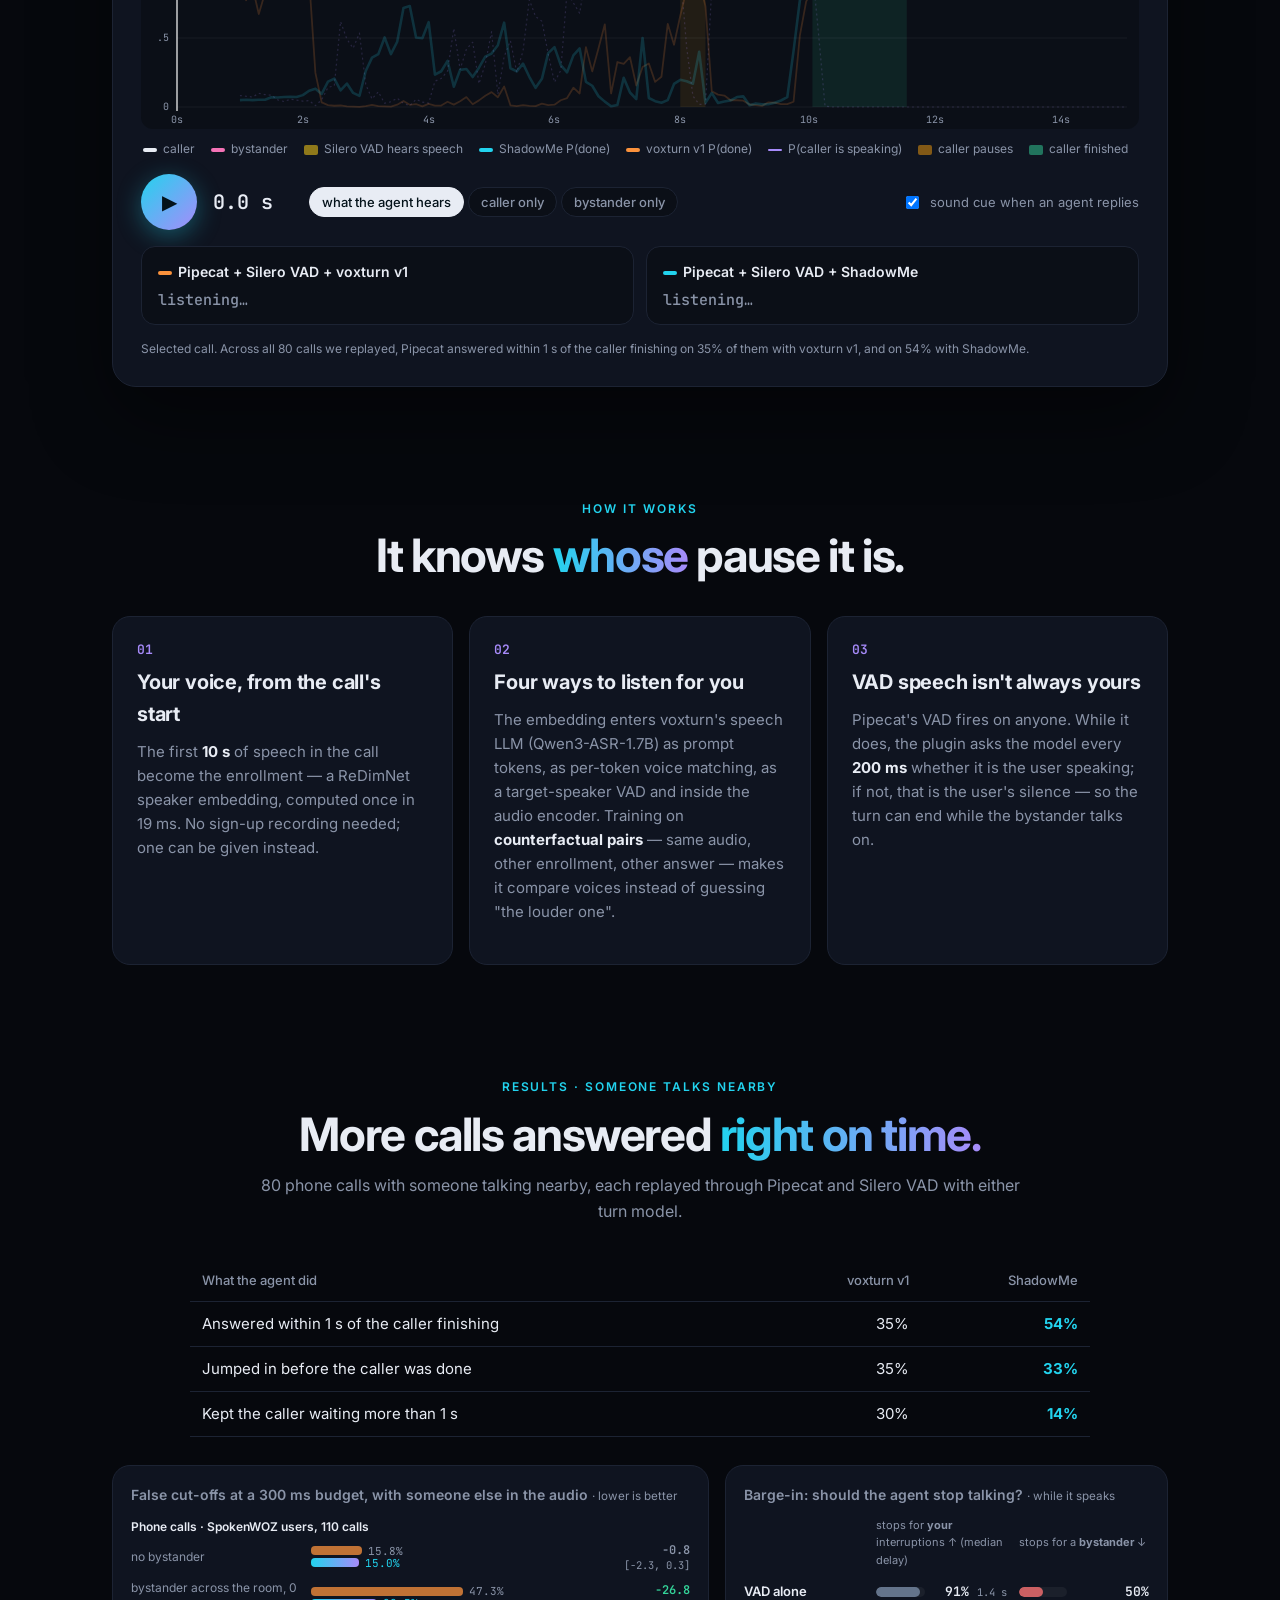
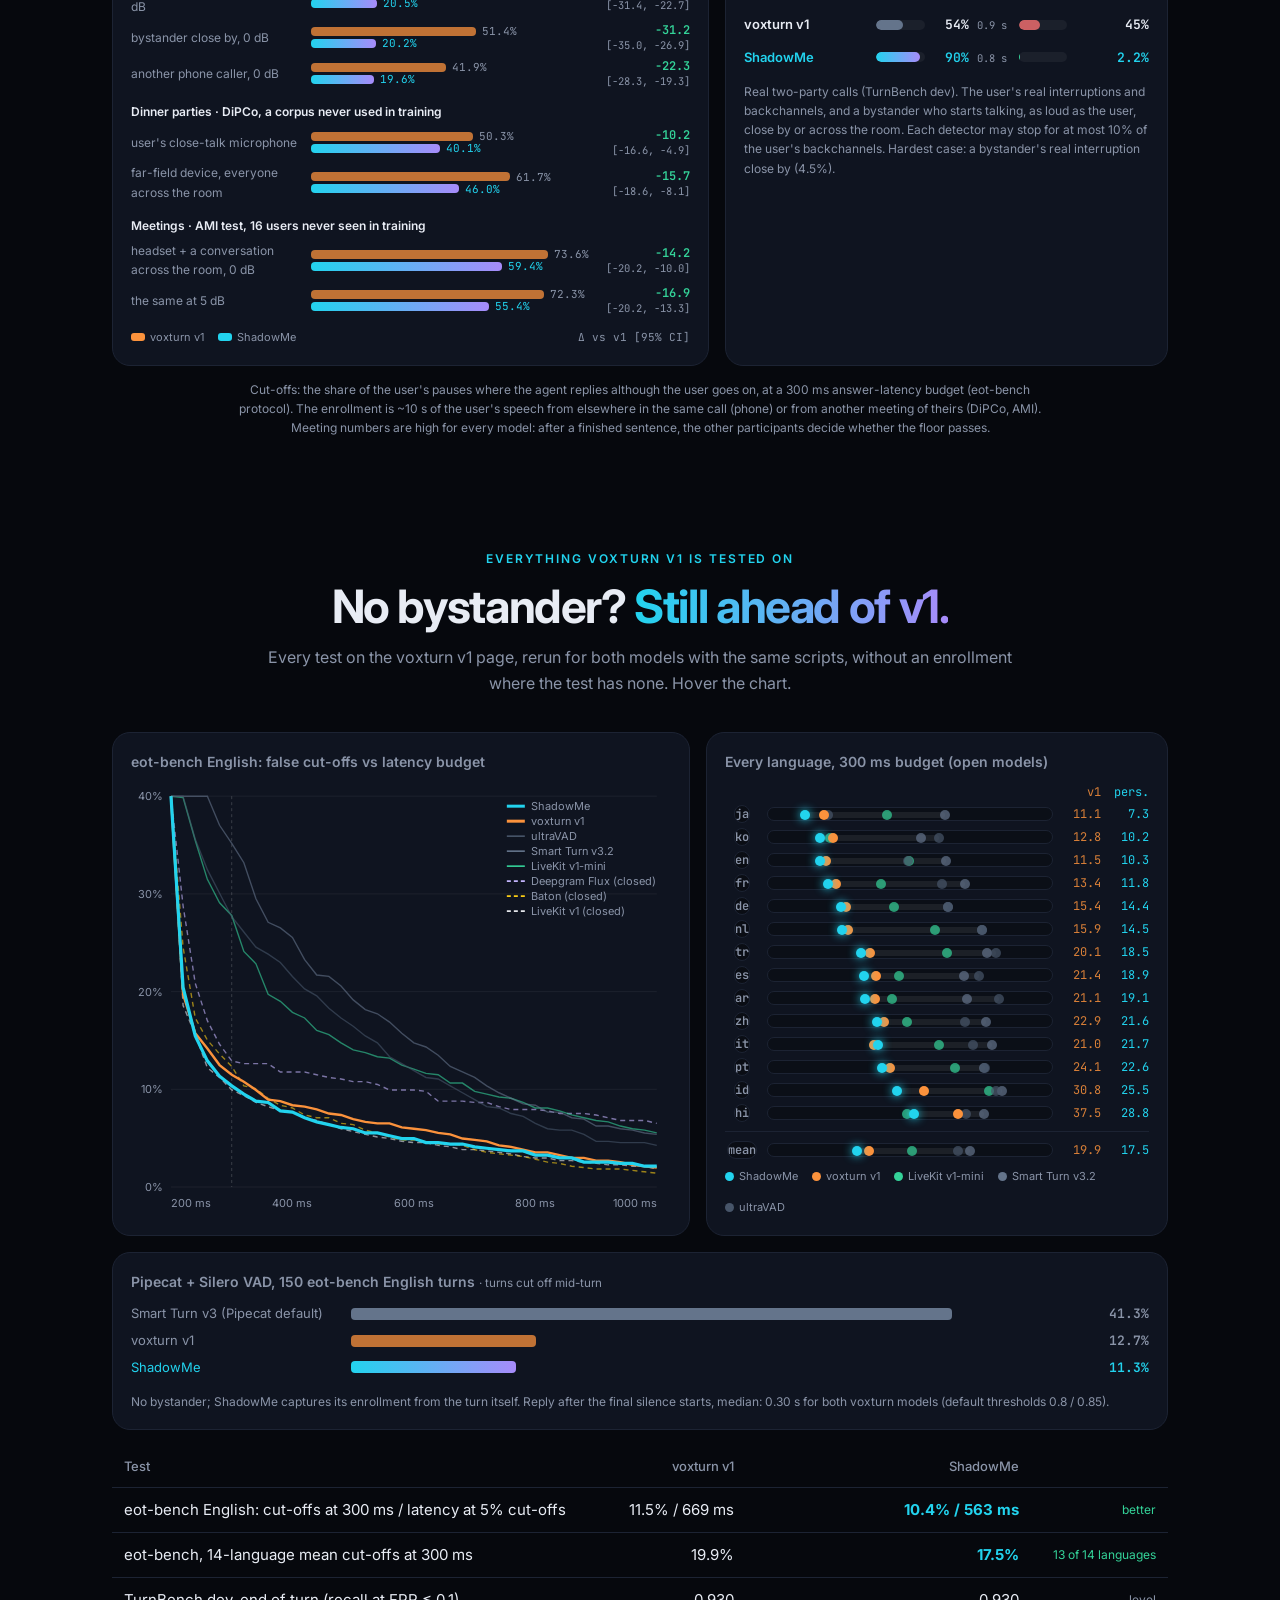
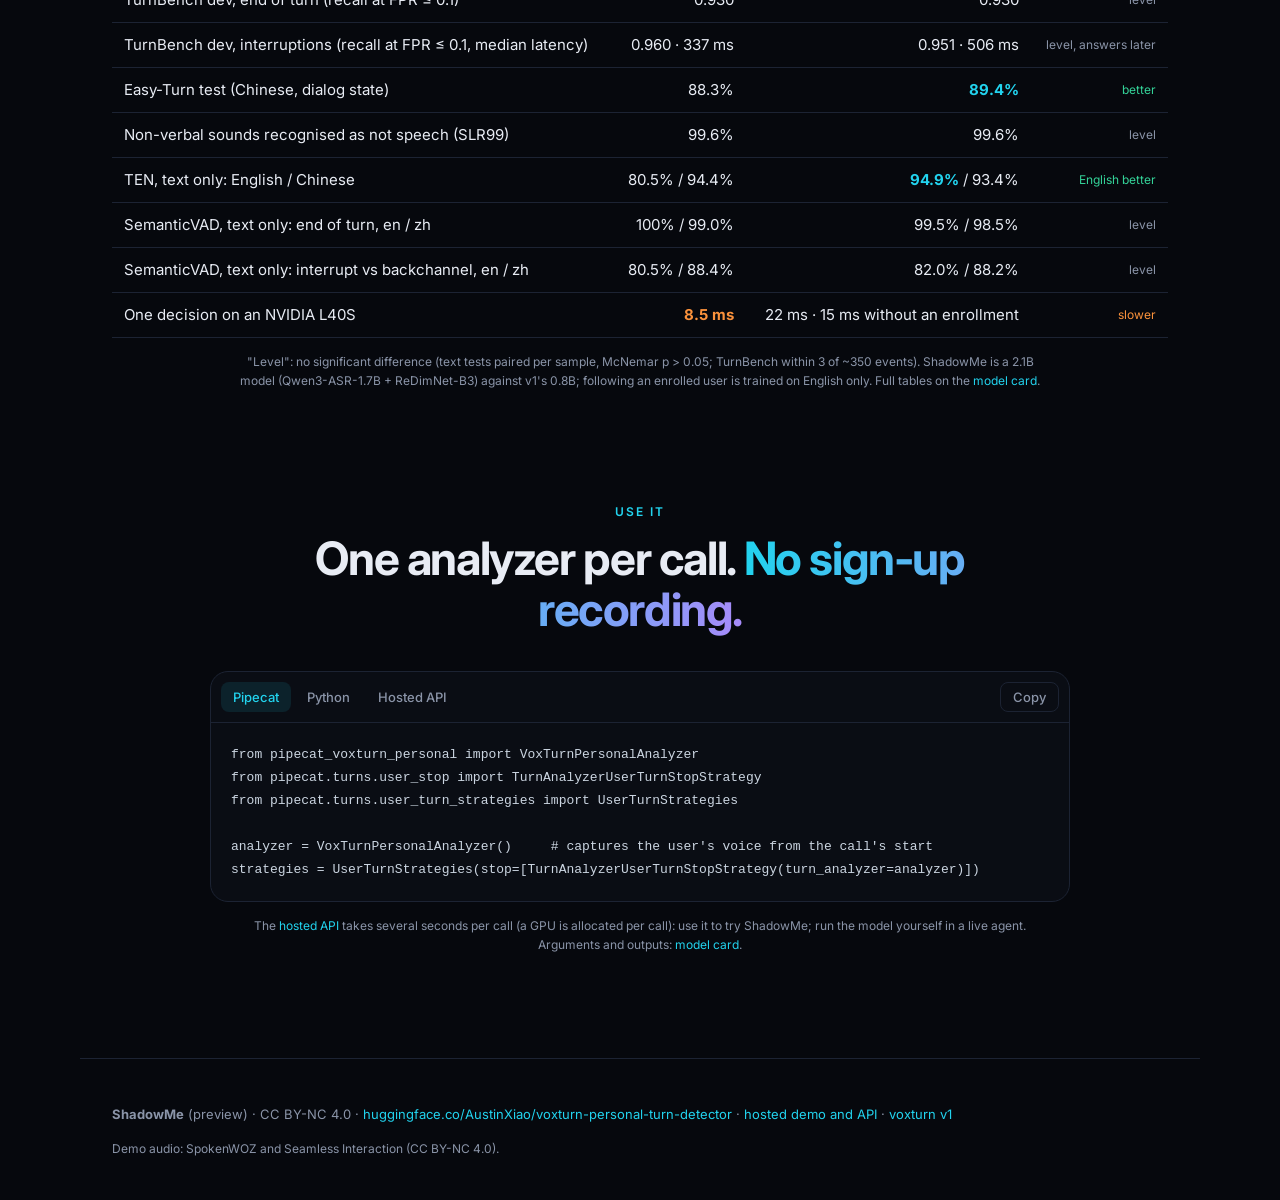
==== commit 403f8c90: "Rename voxturn-personal to ShadowMe; add the ShadowMe technical report (PDF) and link it Co-Authored" ====
--- a/personal/index.html
+++ b/personal/index.html
@@ -3,10 +3,10 @@
 <head>
 <meta charset="utf-8">
 <meta name="viewport" content="width=device-width, initial-scale=1">
-<title>voxturn-personal — a speaker-aware turn detector that listens to you, not the room</title>
-<meta name="description" content="voxturn-personal: a speaker-aware turn detector for voice agents. End-of-turn and barge-in detection that follows your voice, not the room. Live replay in Pipecat against voxturn v1.">
-<meta property="og:title" content="voxturn-personal — listens to you, not the room">
-<meta property="og:description" content="Same framework, same VAD, different turn model: voxturn-personal waits for the user, not for the people around them.">
+<title>ShadowMe — turn-taking that listens only to you, not the room</title>
+<meta name="description" content="ShadowMe: a speaker-aware turn detector for voice agents. End-of-turn and barge-in detection that follows your voice, not the room. Live replay in Pipecat against voxturn v1.">
+<meta property="og:title" content="ShadowMe — listens to you, not the room">
+<meta property="og:description" content="Same framework, same VAD, different turn model: ShadowMe waits for the user, not for the people around them.">
 <link rel="preconnect" href="https://fonts.googleapis.com">
 <link rel="preconnect" href="https://fonts.gstatic.com" crossorigin>
 <link href="https://fonts.googleapis.com/css2?family=Inter:wght@400;500;600;700;800&family=JetBrains+Mono:wght@400;600&display=swap" rel="stylesheet">
@@ -27,15 +27,16 @@
 <main id="top">
 <section class="hero">
   <div class="glow"></div>
-  <p class="eyebrow">voxturn-personal · preview</p>
+  <p class="eyebrow">ShadowMe · preview</p>
   <h1>Listens to <span class="grad">you,</span><br>not the room.</h1>
   <p class="lede">Turn detectors hear whoever is talking. When someone nearby keeps talking, the agent waits for
-    them — or answers the moment <em>they</em> stop. voxturn-personal learns your voice from the first seconds of the
+    them — or answers the moment <em>they</em> stop. ShadowMe learns your voice from the first seconds of the
     call and decides only on <em>your</em> turn.</p>
   <div class="cta">
     <a class="btn primary" href="#demo">▶ Watch the replay</a>
     <a class="btn" href="https://huggingface.co/AustinXiao/voxturn-personal-turn-detector" target="_blank" rel="noopener">Get the model</a>
     <a class="btn" href="https://huggingface.co/spaces/AustinXiao/voxturn-demo" target="_blank" rel="noopener">Try it on HF Spaces</a>
+    <a class="btn" href="../shadowme_tech_report.pdf" target="_blank" rel="noopener">Read the tech report</a>
     <a class="btn" href="../">voxturn v1</a>
   </div>
   <div class="stats">
@@ -51,7 +52,7 @@
     <p class="eyebrow">Live replay</p>
     <h2>Same framework. Same VAD. <span class="grad">Different turn model.</span></h2>
     <p class="sub">A caller talks to an agent while someone else talks nearby. The same call streams through Pipecat's
-      Silero VAD twice — once with voxturn v1, once with voxturn-personal. Press play and watch who waits for the caller.</p>
+      Silero VAD twice — once with voxturn v1, once with ShadowMe. Press play and watch who waits for the caller.</p>
   </div>
 
   <div class="chips" id="chips"></div>
@@ -68,7 +69,7 @@
         <span><i class="sw user"></i>caller</span>
         <span><i class="sw bys"></i>bystander</span>
         <span><i class="sw vad"></i>Silero VAD hears speech</span>
-        <span><i class="sw vox"></i>voxturn-personal P(done)</span>
+        <span><i class="sw vox"></i>ShadowMe P(done)</span>
         <span><i class="sw st"></i>voxturn v1 P(done)</span>
         <span><i class="sw pu"></i>P(caller is speaking)</span>
         <span><i class="sw hold"></i>caller pauses</span>
@@ -93,7 +94,7 @@
         <div class="lane-status" id="statusV1">listening…</div>
       </div>
       <div class="lane" id="lanePE">
-        <div class="lane-name"><i class="sw vox"></i>Pipecat + Silero VAD + voxturn-personal</div>
+        <div class="lane-name"><i class="sw vox"></i>Pipecat + Silero VAD + ShadowMe</div>
         <div class="lane-status" id="statusPE">listening…</div>
       </div>
     </div>
@@ -138,7 +139,7 @@
   </div>
   <div class="rtable">
     <table>
-      <thead><tr><th>What the agent did</th><th>voxturn v1</th><th>voxturn-personal</th></tr></thead>
+      <thead><tr><th>What the agent did</th><th>voxturn v1</th><th>ShadowMe</th></tr></thead>
       <tbody>
         <tr><td>Answered within 1 s of the caller finishing</td><td>35%</td><td><b>54%</b></td></tr>
         <tr><td>Jumped in before the caller was done</td><td>35%</td><td><b>33%</b></td></tr>
@@ -151,7 +152,7 @@
     <div class="panel">
       <h4>False cut-offs at a 300&nbsp;ms budget, with someone else in the audio <small>· lower is better</small></h4>
       <div id="pairs"></div>
-      <div class="key"><span><i class="sw st"></i>voxturn v1</span><span><i class="sw vox"></i>voxturn-personal</span><span class="dk">Δ vs v1 [95% CI]</span></div>
+      <div class="key"><span><i class="sw st"></i>voxturn v1</span><span><i class="sw vox"></i>ShadowMe</span><span class="dk">Δ vs v1 [95% CI]</span></div>
     </div>
     <div class="panel">
       <h4>Barge-in: should the agent stop talking? <small>· while it speaks</small></h4>
@@ -184,7 +185,7 @@
   </div>
   <div class="rtable vtable">
     <table>
-      <thead><tr><th>Test</th><th>voxturn v1</th><th>voxturn-personal</th><th></th></tr></thead>
+      <thead><tr><th>Test</th><th>voxturn v1</th><th>ShadowMe</th><th></th></tr></thead>
       <tbody>
         <tr><td>eot-bench English: cut-offs at 300 ms / latency at 5% cut-offs</td><td>11.5% / 669 ms</td><td><b>10.4% / 563 ms</b></td><td class="up">better</td></tr>
         <tr><td>eot-bench, 14-language mean cut-offs at 300 ms</td><td>19.9%</td><td><b>17.5%</b></td><td class="up">13 of 14 languages</td></tr>
@@ -200,7 +201,7 @@
     </table>
   </div>
   <p class="fine tb-note">"Level": no significant difference (text tests paired per sample, McNemar p &gt; 0.05; TurnBench within
-    3 of ~350 events). voxturn-personal is a 2.1B model (Qwen3-ASR-1.7B + ReDimNet-B3) against v1's 0.8B; following an
+    3 of ~350 events). ShadowMe is a 2.1B model (Qwen3-ASR-1.7B + ReDimNet-B3) against v1's 0.8B; following an
     enrolled user is trained on English only. Full tables on the
     <a href="https://huggingface.co/AustinXiao/voxturn-personal-turn-detector" target="_blank" rel="noopener">model card</a>.</p>
 </section>
@@ -244,13 +245,13 @@
 s["reply_personal"], s["reply_v1"]              # when each model would reply</code></pre>
   </div>
   <p class="fine tb-note">The <a href="https://huggingface.co/spaces/AustinXiao/voxturn-demo" target="_blank" rel="noopener">hosted API</a>
-    takes several seconds per call (a GPU is allocated per call): use it to try voxturn-personal; run the model yourself in a live agent.
+    takes several seconds per call (a GPU is allocated per call): use it to try ShadowMe; run the model yourself in a live agent.
     Arguments and outputs: <a href="https://huggingface.co/AustinXiao/voxturn-personal-turn-detector#hosted-api-no-gpu-needed" target="_blank" rel="noopener">model card</a>.</p>
 </section>
 </main>
 
 <footer class="foot">
-  <p><b>voxturn-personal</b> (preview) · CC BY-NC 4.0 ·
+  <p><b>ShadowMe</b> (preview) · CC BY-NC 4.0 ·
     <a href="https://huggingface.co/AustinXiao/voxturn-personal-turn-detector" target="_blank" rel="noopener">huggingface.co/AustinXiao/voxturn-personal-turn-detector</a> ·
     <a href="https://huggingface.co/spaces/AustinXiao/voxturn-demo" target="_blank" rel="noopener">hosted demo and API</a> ·
     <a href="../">voxturn v1</a></p>
